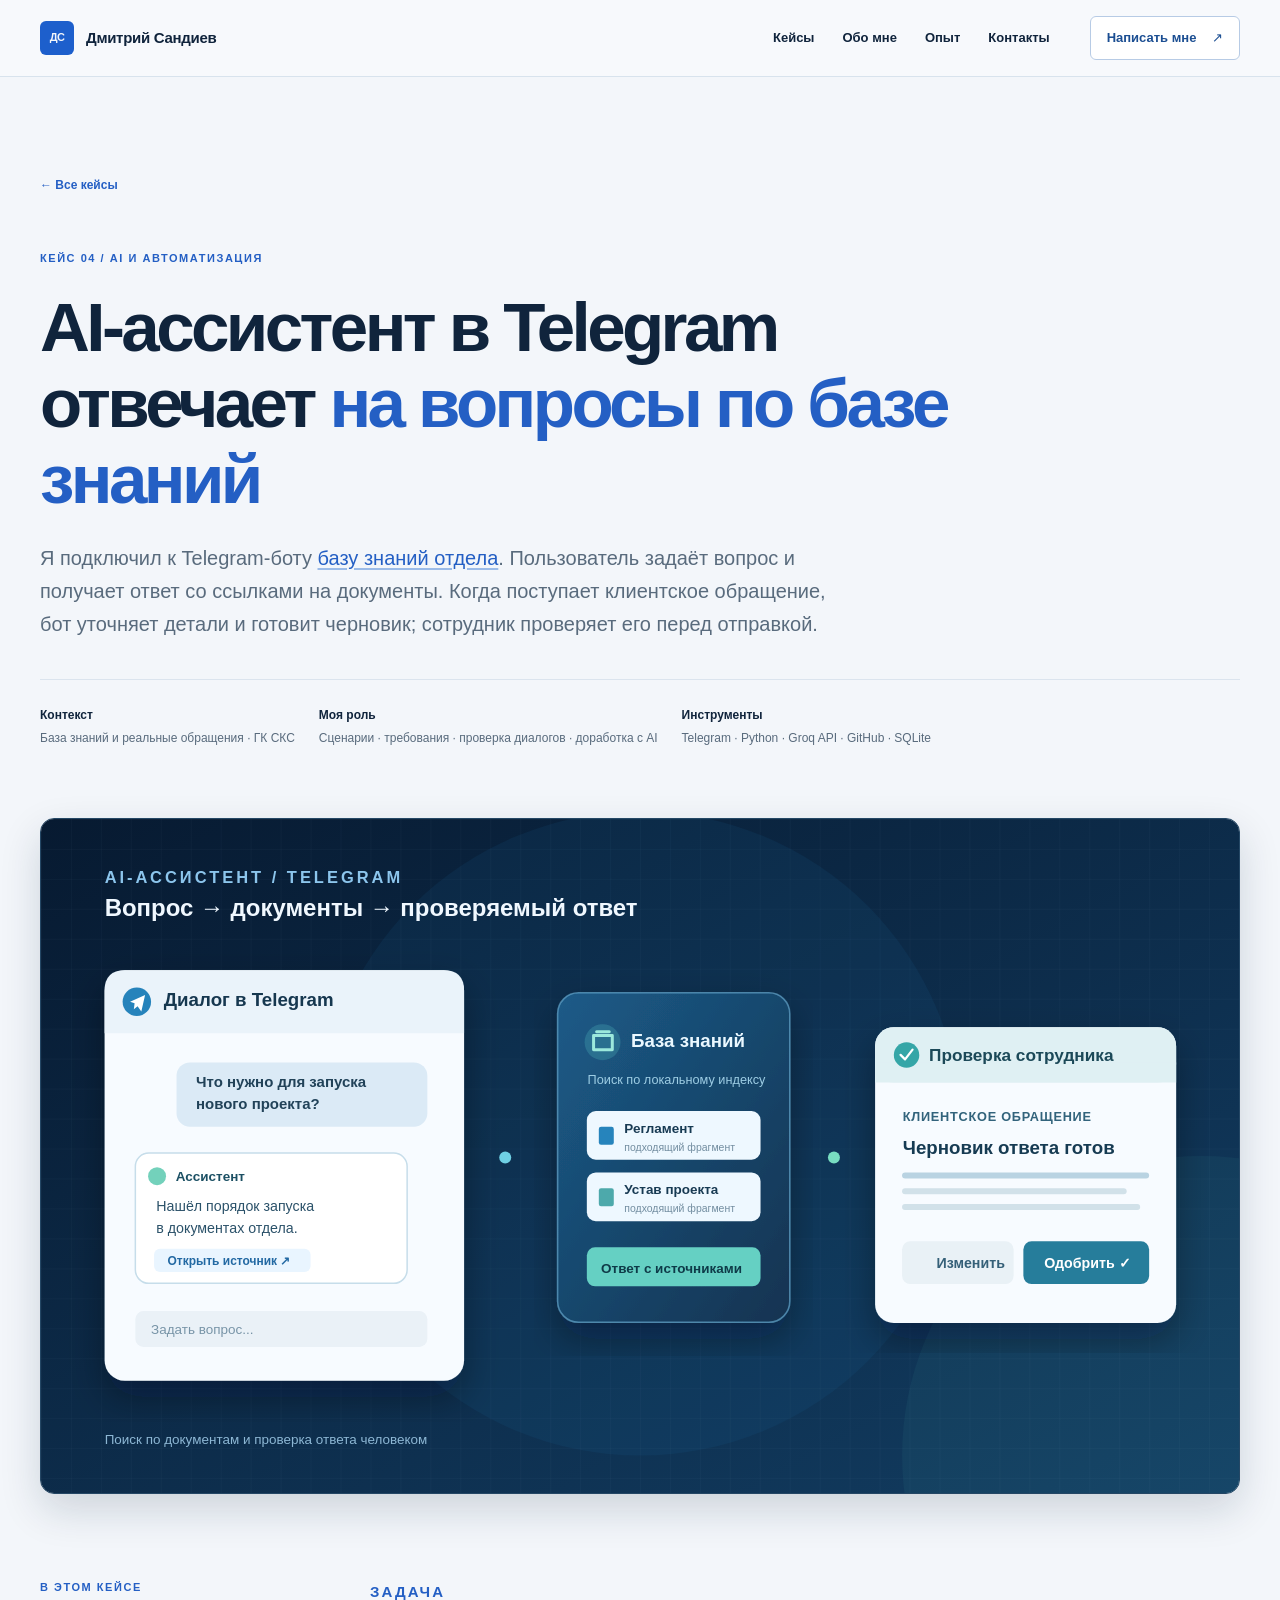
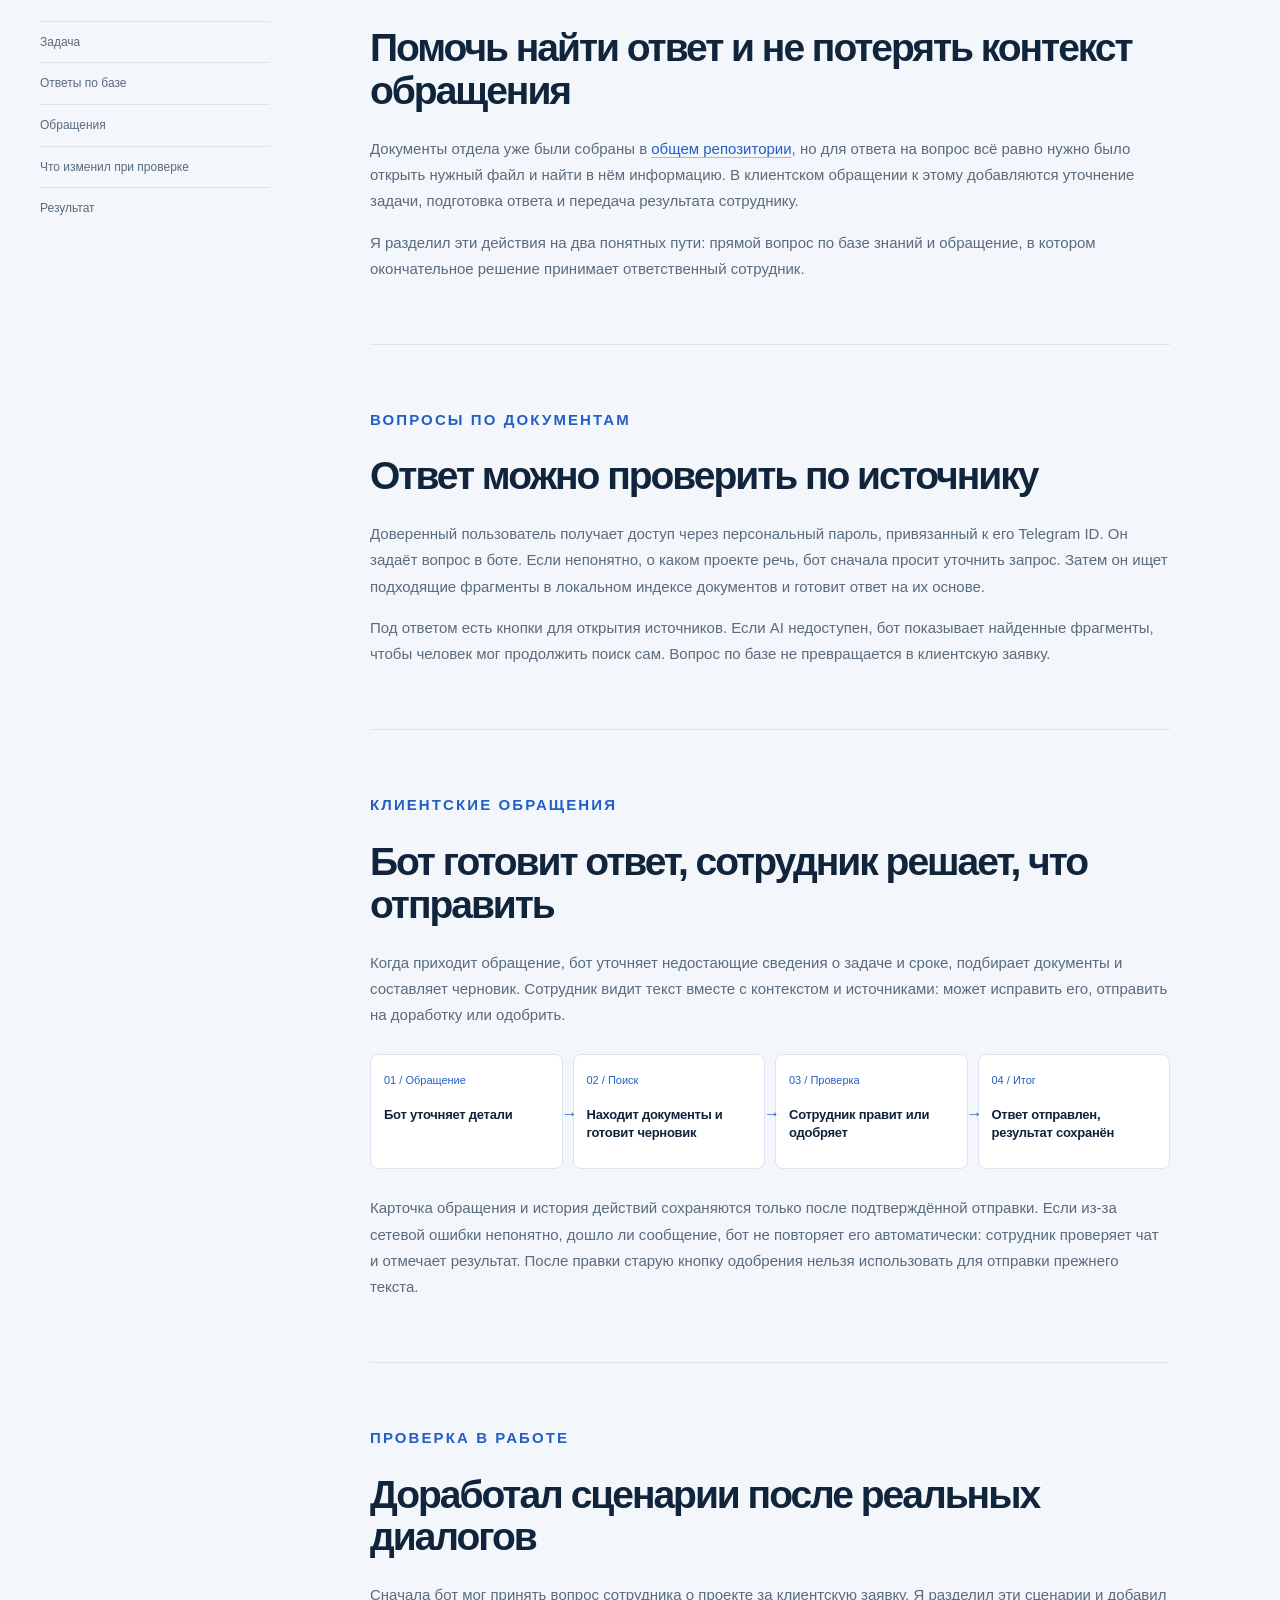
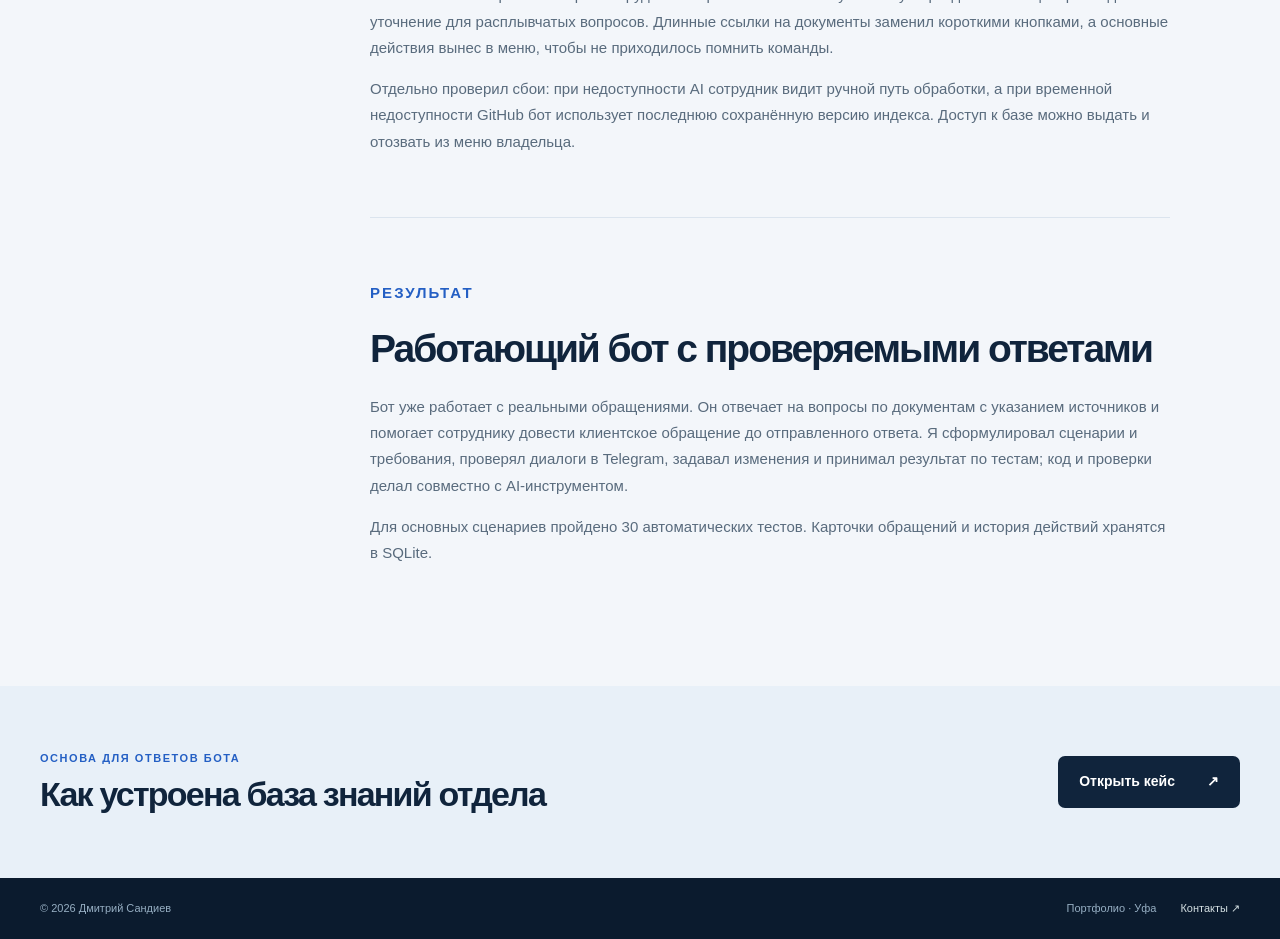
==== case-assistant.html @ d763793a "Publish portfolio website" ====
<!doctype html>
<html lang="ru">
<head>
  <meta charset="utf-8">
  <meta name="viewport" content="width=device-width, initial-scale=1">
  <meta name="theme-color" content="#0b1d32">
  <meta name="description" content="Кейс Дмитрия Сандиева: AI-ассистент в Telegram отвечает по базе знаний отдела с источниками и помогает сотруднику обрабатывать обращения.">
  <title>Кейс «AI-ассистент в Telegram» — Дмитрий Сандиев</title>
  <link rel="icon" href="favicon.svg" type="image/svg+xml">
  <link rel="stylesheet" href="styles.css">
</head>
<body>
  <a class="skip-link" href="#main">К содержанию</a>
  <header class="site-header">
    <div class="container header-inner">
      <a class="brand" href="index.html" aria-label="Дмитрий Сандиев — главная"><span class="brand-mark">ДС</span><span>Дмитрий Сандиев</span></a>
      <nav class="main-nav" aria-label="Основная навигация"><a href="index.html#cases">Кейсы</a><a href="index.html#about">Обо мне</a><a href="index.html#experience">Опыт</a><a href="index.html#contact">Контакты</a></nav>
      <a class="header-contact" href="mailto:sandievdmitrii@gmail.com">Написать мне <span aria-hidden="true">↗</span></a>
    </div>
  </header>

  <main id="main">
    <section class="subpage-hero">
      <div class="container">
        <a class="back-link" href="index.html#cases">← Все кейсы</a>
        <p class="section-kicker">Кейс 04 / AI и автоматизация</p>
        <h1>AI-ассистент в Telegram отвечает <em>на вопросы по базе знаний</em></h1>
        <p class="subpage-lead">Я подключил к Telegram-боту <a class="inline-link" href="case-knowledge.html">базу знаний отдела</a>. Пользователь задаёт вопрос и получает ответ со ссылками на документы. Когда поступает клиентское обращение, бот уточняет детали и готовит черновик; сотрудник проверяет его перед отправкой.</p>
        <div class="case-meta">
          <div><strong>Контекст</strong>База знаний и реальные обращения · ГК СКС</div>
          <div><strong>Моя роль</strong>Сценарии · требования · проверка диалогов · доработка с AI</div>
          <div><strong>Инструменты</strong>Telegram · Python · Groq API · GitHub · SQLite</div>
        </div>
      </div>
    </section>
    <div class="container"><figure class="assistant-visual"><img src="assistant-flow.svg" alt="Схема работы: вопрос в Telegram, поиск в документах, ответ с источниками; для обращения — проверка и отправка сотрудником" width="1600" height="900" decoding="async"></figure></div>

    <section class="case-body">
      <div class="container case-body-grid">
        <aside class="case-aside">
          <p class="section-kicker">В этом кейсе</p>
          <a href="#task">Задача</a>
          <a href="#questions">Ответы по базе</a>
          <a href="#requests">Обращения</a>
          <a href="#iterations">Что изменил при проверке</a>
          <a href="#result">Результат</a>
        </aside>
        <article class="case-article">
          <section class="case-block" id="task">
            <p class="section-kicker">Задача</p>
            <h2>Помочь найти ответ и не потерять контекст обращения</h2>
            <p>Документы отдела уже были собраны в <a class="inline-link" href="case-knowledge.html">общем репозитории</a>, но для ответа на вопрос всё равно нужно было открыть нужный файл и найти в нём информацию. В клиентском обращении к этому добавляются уточнение задачи, подготовка ответа и передача результата сотруднику.</p>
            <p>Я разделил эти действия на два понятных пути: прямой вопрос по базе знаний и обращение, в котором окончательное решение принимает ответственный сотрудник.</p>
          </section>

          <section class="case-block" id="questions">
            <p class="section-kicker">Вопросы по документам</p>
            <h2>Ответ можно проверить по источнику</h2>
            <p>Доверенный пользователь получает доступ через персональный пароль, привязанный к его Telegram ID. Он задаёт вопрос в боте. Если непонятно, о каком проекте речь, бот сначала просит уточнить запрос. Затем он ищет подходящие фрагменты в локальном индексе документов и готовит ответ на их основе.</p>
            <p>Под ответом есть кнопки для открытия источников. Если AI недоступен, бот показывает найденные фрагменты, чтобы человек мог продолжить поиск сам. Вопрос по базе не превращается в клиентскую заявку.</p>
          </section>

          <section class="case-block" id="requests">
            <p class="section-kicker">Клиентские обращения</p>
            <h2>Бот готовит ответ, сотрудник решает, что отправить</h2>
            <p>Когда приходит обращение, бот уточняет недостающие сведения о задаче и сроке, подбирает документы и составляет черновик. Сотрудник видит текст вместе с контекстом и источниками: может исправить его, отправить на доработку или одобрить.</p>
            <div class="flow-diagram" aria-label="Путь клиентского обращения"><div><small>01 / Обращение</small><strong>Бот уточняет детали</strong></div><div><small>02 / Поиск</small><strong>Находит документы и готовит черновик</strong></div><div><small>03 / Проверка</small><strong>Сотрудник правит или одобряет</strong></div><div><small>04 / Итог</small><strong>Ответ отправлен, результат сохранён</strong></div></div>
            <p>Карточка обращения и история действий сохраняются только после подтверждённой отправки. Если из-за сетевой ошибки непонятно, дошло ли сообщение, бот не повторяет его автоматически: сотрудник проверяет чат и отмечает результат. После правки старую кнопку одобрения нельзя использовать для отправки прежнего текста.</p>
          </section>

          <section class="case-block" id="iterations">
            <p class="section-kicker">Проверка в работе</p>
            <h2>Доработал сценарии после реальных диалогов</h2>
            <p>Сначала бот мог принять вопрос сотрудника о проекте за клиентскую заявку. Я разделил эти сценарии и добавил уточнение для расплывчатых вопросов. Длинные ссылки на документы заменил короткими кнопками, а основные действия вынес в меню, чтобы не приходилось помнить команды.</p>
            <p>Отдельно проверил сбои: при недоступности AI сотрудник видит ручной путь обработки, а при временной недоступности GitHub бот использует последнюю сохранённую версию индекса. Доступ к базе можно выдать и отозвать из меню владельца.</p>
          </section>

          <section class="case-block" id="result">
            <p class="section-kicker">Результат</p>
            <h2>Работающий бот с проверяемыми ответами</h2>
            <p>Бот уже работает с реальными обращениями. Он отвечает на вопросы по документам с указанием источников и помогает сотруднику довести клиентское обращение до отправленного ответа. Я сформулировал сценарии и требования, проверял диалоги в Telegram, задавал изменения и принимал результат по тестам; код и проверки делал совместно с AI-инструментом.</p>
            <p>Для основных сценариев пройдено 30 автоматических тестов. Карточки обращений и история действий хранятся в SQLite.</p>
          </section>
        </article>
      </div>
    </section>
    <section class="related-cta"><div class="container related-inner"><div><p class="section-kicker">Основа для ответов бота</p><h2>Как устроена база знаний отдела</h2></div><a class="button button-primary" href="case-knowledge.html">Открыть кейс <span aria-hidden="true">↗</span></a></div></section>
  </main>
  <footer class="site-footer"><div class="container footer-inner"><span>© 2026 Дмитрий Сандиев</span><span>Портфолио · Уфа</span><a href="index.html#contact">Контакты ↗</a></div></footer>
</body>
</html>
---- styles.css ----
:root{--paper:#f6f5f1;--white:#fff;--ink:#17253b;--muted:#687584;--line:#d9dedf;--accent:#bc6248;--accent-dark:#8e4230;--navy:#1b3045;--navy-2:#254359;--sage:#dce5df;--cream:#ebe8df;--radius:20px;--shadow:0 20px 60px rgba(25,44,59,.09)}
*{box-sizing:border-box}html{scroll-behavior:smooth}body{margin:0;background:var(--paper);color:var(--ink);font-family:Inter,"Segoe UI",Arial,sans-serif;line-height:1.55;-webkit-font-smoothing:antialiased}a{color:inherit;text-decoration:none}button{font:inherit}img,svg{max-width:100%}h1,h2,h3,p{margin-top:0}h1,h2,h3{letter-spacing:-.045em}h1,h2{font-weight:620;line-height:1.1}h1 em,h2 em{font-family:Georgia,"Times New Roman",serif;font-weight:400;letter-spacing:-.05em}p{color:var(--muted)}.container{width:min(1200px,calc(100% - 72px));margin-inline:auto}.section-pad{padding:112px 0}.skip-link{position:absolute;top:-80px;left:12px;z-index:30;background:var(--ink);color:#fff;padding:10px 16px}.skip-link:focus{top:12px}:focus-visible{outline:3px solid #ec9d70;outline-offset:4px}
.site-header{background:rgba(246,245,241,.92);border-bottom:1px solid rgba(32,53,70,.12);position:sticky;top:0;z-index:20;backdrop-filter:blur(14px)}.header-inner{height:76px;display:flex;align-items:center;gap:40px}.brand{display:inline-flex;align-items:center;gap:12px;white-space:nowrap;font-size:15px;font-weight:650;letter-spacing:-.02em}.brand-mark{display:grid;place-items:center;width:34px;height:34px;background:var(--ink);color:var(--paper);border-radius:7px;font-size:11px;letter-spacing:-.06em}.main-nav{display:flex;gap:28px;margin-left:auto}.main-nav a,.header-contact{font-size:13px;font-weight:570}.main-nav a:hover,.text-link:hover,.footer-inner a:hover{color:var(--accent-dark)}.header-contact{white-space:nowrap;padding:11px 16px;border:1px solid var(--ink);border-radius:6px}.header-contact:hover{background:var(--ink);color:#fff}.header-contact span{margin-left:12px}
.hero{padding-top:114px;padding-bottom:110px;overflow:hidden}.hero-grid{display:grid;grid-template-columns:minmax(0,1.22fr) minmax(350px,.78fr);gap:84px;align-items:center}.eyebrow,.section-kicker{font-size:11px;font-weight:750;letter-spacing:.18em;text-transform:uppercase;color:var(--accent-dark)}.eyebrow{display:flex;align-items:center;gap:12px;margin-bottom:27px}.eyebrow-line{height:1px;width:28px;background:var(--accent)}.hero h1{font-size:clamp(52px,5.6vw,84px);max-width:840px;margin:0 0 30px}.hero h1 em{color:var(--accent-dark)}.hero-lead{font-size:18px;line-height:1.7;max-width:690px;margin-bottom:34px}.hero-actions{display:flex;align-items:center;gap:30px;margin-bottom:64px}.button{display:inline-flex;align-items:center;justify-content:space-between;gap:32px;padding:15px 21px;border-radius:7px;font-size:14px;font-weight:650;transition:transform .2s,background .2s,color .2s}.button:hover{transform:translateY(-2px)}.button-primary{background:var(--ink);color:#fff}.button-primary:hover{background:var(--navy-2)}.button-light{background:#fff;color:var(--ink)}.text-link{font-size:14px;font-weight:650;border-bottom:1px solid var(--ink);padding-bottom:4px}.text-link span{margin-left:12px}.hero-meta{display:flex;flex-wrap:wrap;gap:12px 24px;color:var(--muted);font-size:12px}.hero-meta span+span:before{content:"/";color:#aeb7bc;margin-right:24px}
.hero-panel{background:var(--navy);color:#fff;border-radius:var(--radius);padding:27px 33px 23px;box-shadow:var(--shadow);transform:rotate(1deg);position:relative}.hero-panel:before{content:"";position:absolute;inset:12px -13px -12px 13px;border:1px solid #acb8b9;border-radius:var(--radius);z-index:-1}.panel-top{display:flex;justify-content:space-between;color:#bdc9cf;font-size:10px;letter-spacing:.15em;font-weight:700;border-bottom:1px solid #5b6b77;padding-bottom:24px}.panel-index{font-size:11px}.process-track{padding:15px 0 5px}.process-row{display:grid;grid-template-columns:42px 1fr;gap:12px;padding:21px 0;border-bottom:1px solid rgba(255,255,255,.15)}.process-row:last-child{border-bottom:0}.process-num{color:#d98a6c;font-family:Georgia,serif;font-size:19px}.process-row strong{display:block;font-weight:550;font-size:17px;letter-spacing:-.03em;margin-bottom:2px}.process-row small{color:#b9c8cf;font-size:12px}.panel-bottom{display:flex;align-items:center;gap:10px;color:#b9c8cf;font-size:11px;padding-top:18px;border-top:1px solid rgba(255,255,255,.2)}.panel-signal{width:8px;height:8px;background:#d98a6c;border-radius:50%;box-shadow:0 0 0 4px rgba(217,138,108,.17)}
.proof-strip{border-block:1px solid var(--line);background:#eeefeb;padding:40px 0 24px}.proof-grid{display:grid;grid-template-columns:repeat(3,1fr)}.proof-item{display:flex;align-items:center;gap:21px;padding:3px 40px;border-right:1px solid #cbd4d5}.proof-item:first-child{padding-left:0}.proof-item:last-child{border-right:0}.proof-item strong{font-size:clamp(23px,2.4vw,33px);font-weight:600;letter-spacing:-.07em;white-space:nowrap}.proof-item span{font-size:12px;line-height:1.5;color:var(--muted)}.proof-note{font-size:11px;text-align:right;margin-top:25px;margin-bottom:0}
.section-heading{display:flex;align-items:end;justify-content:space-between;gap:60px;margin-bottom:46px}.section-heading h2,.approach-section h2,.about-section h2,.experience-section h2,.contact-section h2{font-size:clamp(38px,4.1vw,59px);margin-bottom:0}.section-heading h2{max-width:740px}.section-heading>p{max-width:300px;font-size:14px;margin-bottom:4px}.section-kicker{margin-bottom:22px}.case-grid{display:grid;grid-template-columns:1.18fr .82fr;gap:24px}.case-card{background:#fff;border:1px solid var(--line);border-radius:var(--radius);overflow:hidden;display:flex;flex-direction:column;transition:transform .2s,box-shadow .2s}.case-card:hover{transform:translateY(-4px);box-shadow:var(--shadow)}.case-art{height:310px;position:relative;overflow:hidden}.case-art-opu{background:#dfe6e5;padding:38px 42px 0}.art-toolbar{height:35px;background:#f8f9f7;border-radius:9px 9px 0 0;display:flex;align-items:center;justify-content:space-between;padding:0 17px;font-size:8px;color:#6f8790;letter-spacing:.05em;max-width:470px;margin:auto;box-shadow:0 12px 30px rgba(40,67,73,.13)}.art-dots{display:flex;gap:4px}.art-dots i{display:block;width:5px;height:5px;background:#a8b9bd;border-radius:50%}.opu-art-layout{display:grid;grid-template-columns:90px 1fr;max-width:470px;height:270px;margin:auto;background:#fff;box-shadow:0 12px 30px rgba(40,67,73,.13)}.opu-art-side{background:#243b4d;padding:28px 15px;display:flex;flex-direction:column;gap:13px}.skeleton-line{height:6px;width:80%;background:#8299a3;border-radius:20px;opacity:.6}.skeleton-line.wide{width:100%;height:9px;background:#d69a80;margin-bottom:17px}.skeleton-line.short{width:55%}.opu-art-main{padding:27px;display:grid;grid-template-columns:repeat(3,1fr);gap:9px;align-content:start}.art-stat{background:#f0f3f1;border:1px solid #e2e9e7;border-radius:6px;padding:11px;min-height:72px;color:#83959c;font-size:9px}.art-stat b{display:block;color:#3a5360;font-size:24px;font-weight:500}.art-bars{grid-column:1/-1;display:flex;align-items:end;height:105px;gap:15px;border-bottom:1px solid #dde4e3;padding:0 14px 0;margin-top:4px}.art-bars i{flex:1;background:#86aaaf;border-radius:3px 3px 0 0;height:62%}.art-bars i:nth-child(2){height:42%;background:#d59c82}.art-bars i:nth-child(3){height:80%}.art-bars i:nth-child(4){height:52%}.art-bars i:nth-child(5){height:70%;background:#d59c82}.art-bars i:nth-child(6){height:93%}.art-caption{position:absolute;right:15px;bottom:12px;display:inline-block;padding:5px 9px;background:rgba(255,255,255,.85);border-radius:4px;color:#5c6d76;font-size:9px;letter-spacing:.02em}.case-art-bivuak{background:#dfe5dc;display:grid;place-items:center}.bivuak-orbit{position:absolute;border:1px solid #9fae9f;border-radius:50%;width:360px;height:360px;transform:rotate(-30deg)}.orbit-one{left:-160px;top:-80px}.orbit-two{right:-80px;bottom:-220px;width:420px;height:420px}.bivuak-phone{z-index:1;width:168px;height:252px;border:6px solid #243b38;border-radius:26px;background:#f9f8f0;padding:14px 15px;box-shadow:12px 19px 35px rgba(39,67,55,.22);transform:rotate(-5deg)}.phone-top{display:block;width:48px;height:5px;border-radius:10px;background:#b3b9ad;margin:0 auto 20px}.phone-title{font-size:12px;font-weight:700;letter-spacing:-.04em;color:#2d493d;margin-bottom:16px}.phone-progress{height:7px;border-radius:8px;background:#e4e8df;margin-bottom:18px}.phone-progress span{display:block;height:7px;width:70%;background:#6c9680;border-radius:8px}.phone-list{display:flex;flex-direction:column;gap:9px}.phone-list i{height:20px;border-radius:5px;background:linear-gradient(90deg,#d5e1d4 19%,#eef0e8 19%)}.phone-weight{margin-top:16px;font-size:18px;font-weight:700;color:#3e654e}.phone-weight small{display:block;font-size:9px;font-weight:400;color:#6d7c70}.case-content{padding:34px 35px 33px;flex:1;display:flex;flex-direction:column}.case-type{font-size:10px;text-transform:uppercase;letter-spacing:.15em;color:var(--accent-dark);font-weight:700;margin-bottom:14px}.case-content h3{font-size:26px;line-height:1.18;max-width:500px;margin-bottom:14px}.case-content>p:not(.case-type){font-size:14px;line-height:1.65;max-width:550px;margin-bottom:21px}.case-tags{display:flex;flex-wrap:wrap;gap:7px;margin-top:auto;margin-bottom:32px}.case-tags span{padding:6px 9px;border:1px solid #dce1e1;color:#65757c;border-radius:3px;font-size:10px}.case-link{border-top:1px solid var(--line);padding-top:19px;display:flex;justify-content:space-between;font-size:13px;font-weight:700}.case-link:hover{color:var(--accent-dark)}
.approach-section{background:#e9ece9;border-block:1px solid #d6deda}.approach-grid{display:grid;grid-template-columns:.9fr 1.1fr;gap:12%}.approach-section h2{margin-bottom:27px}.approach-intro{max-width:390px;font-size:16px;line-height:1.7}.approach-list{margin:0;padding:0;list-style:none;border-top:1px solid #c6d1cd}.approach-list li{display:grid;grid-template-columns:45px 1fr;gap:22px;padding:23px 0;border-bottom:1px solid #c6d1cd}.approach-list li>span{font-family:Georgia,serif;color:var(--accent-dark);font-size:21px}.approach-list h3{font-size:21px;margin:0 0 4px}.approach-list p{font-size:13px;margin:0;max-width:470px}
.about-section{background:#fff}.about-grid{display:grid;grid-template-columns:.9fr 1.1fr;gap:12%}.about-copy>p{font-size:16px;line-height:1.75}.tool-groups{display:grid;grid-template-columns:repeat(3,1fr);gap:22px;margin-top:35px;border-top:1px solid var(--line);padding-top:24px}.tool-groups h3{font-size:13px;letter-spacing:0;margin-bottom:8px}.tool-groups p{font-size:12px;line-height:1.6;margin:0}
.experience-section{background:#f1f1ec}.timeline{border-top:1px solid #cbd2d1;margin-top:45px}.timeline-row{display:grid;grid-template-columns:230px 1fr;gap:35px;padding:28px 0;border-bottom:1px solid #cbd2d1}.timeline-date{color:var(--accent-dark);font-size:13px;font-weight:700}.timeline-row h3{font-size:20px;margin-bottom:8px}.timeline-row h3 span{color:#8a959b;font-weight:440}.timeline-row p{max-width:770px;font-size:14px;margin:0;line-height:1.7}
.contact-section{background:var(--navy);color:#fff}.contact-grid{display:grid;grid-template-columns:1fr 1fr;gap:12%}.contact-section .section-kicker{color:#e69a7e}.contact-section h2{margin-bottom:20px}.contact-section h2 em{color:#e7a98e}.contact-section p:not(.section-kicker){color:#b9c9d1;max-width:455px;line-height:1.75}.contact-links{border-top:1px solid #587080}.contact-links a,.resume-note{display:grid;grid-template-columns:105px 1fr 15px;gap:14px;align-items:center;padding:24px 0;border-bottom:1px solid #587080}.contact-links a:hover strong{color:#e7a98e}.contact-links a>span:first-child,.resume-note>span{font-size:11px;color:#aebfca}.contact-links strong,.resume-note strong{font-size:17px;letter-spacing:-.03em;font-weight:550;overflow-wrap:anywhere}.contact-links a>span:last-child{justify-self:end}.resume-note{grid-template-columns:105px 1fr;opacity:.8}.resume-note small{grid-column:2;color:#b9c9d1;font-size:11px;margin-top:-8px}.site-footer{background:#15283b;color:#98aab6;font-size:11px}.footer-inner{display:flex;gap:24px;align-items:center;padding-block:22px}.footer-inner span:nth-child(2){margin-left:auto}.footer-inner a{color:#d4dfe2}
/* Case pages */
.subpage-hero{padding:95px 0 70px}.back-link{display:inline-flex;gap:9px;color:var(--accent-dark);font-size:12px;font-weight:650;margin-bottom:55px}.back-link:hover{text-decoration:underline}.subpage-hero h1{font-size:clamp(48px,5.4vw,78px);max-width:950px;margin-bottom:25px}.subpage-hero h1 em{color:var(--accent-dark)}.subpage-lead{font-size:20px;line-height:1.65;max-width:810px}.case-meta{display:flex;flex-wrap:wrap;gap:24px;margin-top:38px;padding-top:26px;border-top:1px solid var(--line);font-size:12px;color:var(--muted)}.case-meta strong{display:block;color:var(--ink);font-size:12px;margin-bottom:5px}.case-visual-wide{height:390px;border-radius:var(--radius);overflow:hidden;position:relative}.case-visual-wide.case-art-opu .art-toolbar,.case-visual-wide.case-art-opu .opu-art-layout{max-width:730px}.case-visual-wide.case-art-opu{padding-top:45px}.case-visual-wide.case-art-opu .opu-art-layout{height:360px;grid-template-columns:135px 1fr}.case-visual-wide.case-art-opu .opu-art-side{padding:35px 22px}.case-visual-wide.case-art-opu .opu-art-main{padding:32px;gap:16px}.case-visual-wide.case-art-opu .art-bars{height:150px}.case-visual-wide.case-art-bivuak .bivuak-phone{transform:rotate(-5deg) scale(1.28)}.case-body{padding:85px 0 120px}.case-body-grid{display:grid;grid-template-columns:230px 1fr;gap:100px}.case-aside{align-self:start;position:sticky;top:115px}.case-aside .section-kicker{margin-bottom:25px}.case-aside a{display:block;font-size:12px;color:var(--muted);border-top:1px solid var(--line);padding:11px 0}.case-aside a:hover{color:var(--accent-dark)}.case-article{max-width:800px}.case-block{padding:0 0 62px;margin:0 0 62px;border-bottom:1px solid var(--line);scroll-margin-top:120px}.case-block:last-child{border:0;margin-bottom:0;padding-bottom:0}.case-block h2{font-size:39px;margin-bottom:23px}.case-block h3{font-size:19px;margin:26px 0 11px}.case-block p,.case-block li{font-size:15px;line-height:1.75}.case-block p:last-child{margin-bottom:0}.case-block ul{padding-left:21px;color:var(--muted)}.case-block li+li{margin-top:8px}.case-block li::marker{color:var(--accent)}.split-note{display:grid;grid-template-columns:1fr 1fr;gap:15px;margin-top:28px}.note-card{background:#fff;border:1px solid var(--line);border-radius:10px;padding:22px}.note-card span{display:block;font-size:10px;text-transform:uppercase;letter-spacing:.15em;color:var(--accent-dark);font-weight:700;margin-bottom:12px}.note-card p{font-size:13px;margin:0}.metric-grid{display:grid;grid-template-columns:1fr 1fr;gap:15px;margin:30px 0 17px}.metric-card{background:var(--navy);color:#fff;border-radius:11px;padding:25px}.metric-card strong{font-size:31px;letter-spacing:-.06em;font-weight:550;display:block;margin-bottom:8px}.metric-card span{font-size:12px;color:#bbcbd1}.fine-print{font-size:11px!important;color:#81909b}.flow-diagram{display:grid;grid-template-columns:repeat(4,1fr);gap:10px;margin:26px 0}.flow-diagram div{border:1px solid var(--line);border-radius:8px;background:#fff;padding:17px 13px;min-height:115px}.flow-diagram small{display:block;color:var(--accent-dark);font-size:11px;margin-bottom:17px}.flow-diagram strong{display:block;font-size:13px;line-height:1.35;letter-spacing:-.02em}.flow-diagram div+div:before{content:"→";position:absolute;margin-left:-25px;margin-top:30px;color:var(--accent-dark)}.project-list{display:grid;grid-template-columns:1fr 1fr;gap:15px;margin-top:25px}.project-list>div{border-top:1px solid var(--line);padding-top:17px}.project-list h3{margin:0 0 8px}.project-list p{font-size:13px}.related-cta{background:#e9ece9;padding:64px 0}.related-inner{display:flex;justify-content:space-between;align-items:center;gap:30px}.related-inner h2{font-size:34px;margin:0}.related-inner p{margin:0 0 9px}.related-inner .button{white-space:nowrap}
@media(max-width:1050px){.hero-grid{gap:38px;grid-template-columns:1.1fr .9fr}.proof-item{padding-inline:18px;gap:12px}.proof-item:first-child{padding-left:0}.proof-item strong{font-size:24px}.tool-groups{grid-template-columns:1fr}.case-body-grid{gap:45px}.contact-grid{gap:7%}}
@media(max-width:760px){.container{width:min(100% - 36px,620px)}.section-pad{padding:72px 0}.header-inner{height:65px;gap:12px}.brand{font-size:13px}.brand-mark{width:31px;height:31px}.main-nav{margin-left:auto;gap:15px}.main-nav a{font-size:11px}.main-nav a:nth-child(2),.main-nav a:nth-child(3){display:none}.header-contact{display:none}.hero{padding-top:70px}.hero-grid,.approach-grid,.about-grid,.contact-grid{grid-template-columns:1fr;gap:45px}.hero h1{font-size:clamp(44px,10vw,64px)}.hero-lead{font-size:16px}.hero-actions{margin-bottom:39px}.hero-meta span+span:before{display:none}.hero-panel{transform:none;max-width:520px}.hero-panel:before{display:none}.proof-grid{grid-template-columns:1fr;gap:0}.proof-item,.proof-item:first-child{padding:16px 0;border-right:0;border-bottom:1px solid #cbd4d5}.proof-item:last-child{border-bottom:0}.proof-item strong{min-width:160px}.proof-note{text-align:left;line-height:1.5}.section-heading{display:block;margin-bottom:33px}.section-heading>p{margin-top:20px}.case-grid{grid-template-columns:1fr}.case-art{height:275px}.case-content{padding:27px}.approach-list{margin-top:5px}.about-copy>p{font-size:15px}.tool-groups{grid-template-columns:repeat(3,1fr)}.timeline-row{grid-template-columns:1fr;gap:8px}.timeline-row h3{font-size:18px}.contact-links a,.resume-note{grid-template-columns:78px 1fr 12px;gap:8px}.resume-note{grid-template-columns:78px 1fr}.contact-links strong,.resume-note strong{font-size:14px}.subpage-hero{padding:60px 0 45px}.back-link{margin-bottom:40px}.subpage-hero h1{font-size:clamp(42px,9vw,64px)}.subpage-lead{font-size:17px}.case-visual-wide{height:270px}.case-visual-wide.case-art-opu{padding:30px 20px 0}.case-visual-wide.case-art-opu .opu-art-layout{height:270px;grid-template-columns:80px 1fr}.case-visual-wide.case-art-opu .opu-art-main{padding:18px;gap:6px}.case-visual-wide.case-art-opu .opu-art-side{padding:20px 12px}.case-visual-wide.case-art-opu .art-bars{height:100px}.case-visual-wide.case-art-opu .art-stat{min-height:60px}.case-visual-wide.case-art-bivuak .bivuak-phone{transform:rotate(-5deg)}.case-body{padding:64px 0 80px}.case-body-grid{grid-template-columns:1fr;gap:35px}.case-aside{position:static;display:none}.case-block{padding-bottom:45px;margin-bottom:45px}.case-block h2{font-size:33px}.related-inner{display:block}.related-inner .button{margin-top:23px}.flow-diagram{grid-template-columns:repeat(2,1fr)}.flow-diagram div:nth-child(3):before{display:none}}
@media(max-width:470px){.container{width:calc(100% - 30px)}.hero h1{font-size:42px}.hero-lead{font-size:15px}.hero-actions{gap:18px}.button{padding:13px 15px;gap:16px}.text-link{font-size:12px}.hero-meta{display:block}.hero-meta span{display:block;margin-bottom:5px}.hero-panel{padding:20px}.process-row strong{font-size:15px}.process-row small{font-size:11px}.proof-item strong{min-width:135px;font-size:22px}.proof-item span{font-size:11px}.section-heading h2,.approach-section h2,.about-section h2,.experience-section h2,.contact-section h2{font-size:36px}.tool-groups{grid-template-columns:1fr;gap:16px}.case-art-opu{padding-inline:18px}.opu-art-layout{grid-template-columns:65px 1fr}.opu-art-main{padding:16px;gap:4px}.art-stat{min-height:55px;padding:7px}.art-stat b{font-size:18px}.art-bars{gap:6px;height:92px}.case-content h3{font-size:24px}.contact-links a,.resume-note{grid-template-columns:1fr 15px;padding:19px 0;gap:2px}.contact-links a>span:first-child,.resume-note>span{grid-column:1/-1}.contact-links a>span:last-child{grid-column:2;grid-row:2}.resume-note{grid-template-columns:1fr}.resume-note small{grid-column:1;margin-top:3px}.footer-inner{flex-wrap:wrap}.footer-inner span:nth-child(2){margin-left:0}.footer-inner a{margin-left:auto}.split-note,.metric-grid,.project-list{grid-template-columns:1fr}.flow-diagram{grid-template-columns:1fr}.flow-diagram div+div:before{display:none}}
@media(prefers-reduced-motion:reduce){html{scroll-behavior:auto}*{transition:none!important}}

/* Digital product direction: restrained UI color and typography. */
:root{--paper:#f3f6fa;--white:#fff;--ink:#10243c;--muted:#596b7d;--line:#dbe4ee;--accent:#3978e1;--accent-dark:#245fc4;--navy:#0d2036;--navy-2:#193753;--sage:#e4eef8;--cream:#e9f0f8;--radius:16px;--shadow:0 22px 55px rgba(16,42,71,.12)}
body{background:var(--paper)}h1,h2,h3{letter-spacing:-.052em}h1 em,h2 em{font-family:inherit;font-style:normal;font-weight:670;letter-spacing:-.052em}.site-header{background:rgba(247,249,252,.95);border-bottom-color:#d8e3ed}.brand-mark{background:#1d5fcc;border-radius:6px}.header-contact{border-color:#b7cbe5;color:#1b4e92;background:#fff}.header-contact:hover{background:#1d5fcc;border-color:#1d5fcc;color:#fff}.main-nav a:hover,.text-link:hover,.footer-inner a:hover{color:#468aff}.eyebrow,.section-kicker,.case-type{color:var(--accent-dark);letter-spacing:.14em}
.hero{position:relative;background-color:#0b1d32;background-image:radial-gradient(circle at 85% 12%,rgba(64,123,203,.24),transparent 37%),linear-gradient(rgba(131,169,209,.055) 1px,transparent 1px),linear-gradient(90deg,rgba(131,169,209,.055) 1px,transparent 1px);background-size:auto,44px 44px,44px 44px;color:#f6f9fe;border-bottom:1px solid #31506e}.hero h1{font-weight:670}.hero h1 em{color:#8dbbff}.hero-lead{color:#bdccdc}.hero .eyebrow{color:#86b8ff}.hero .eyebrow-line{background:#86b8ff}.hero-meta{color:#9db1c5}.hero-meta span+span:before{color:#5b7896}.hero .text-link{color:#eff5ff;border-bottom-color:#8fb8ee}.hero .button-primary{background:#3677df;color:#fff}.hero .button-primary:hover{background:#5691ef}.hero-panel{transform:none;border:1px solid #3b6186;background:linear-gradient(145deg,#173651,#10283f);box-shadow:0 24px 65px rgba(0,0,0,.24)}.hero-panel:before{inset:10px -10px -10px 10px;border-color:rgba(132,181,237,.3)}.panel-top{color:#9dbad5;border-bottom-color:#355671}.process-row{border-bottom-color:#33516b}.process-num{color:#7bb3ff;font-family:inherit;font-size:15px;font-weight:750}.process-row small{color:#9db4c7}.panel-bottom{color:#b7c9d9;border-top-color:#355671}.panel-signal{background:#58a8ee;box-shadow:0 0 0 4px rgba(88,168,238,.16)}
.proof-strip{background:#152b44;color:#f6f9fc;border-color:#274664}.proof-item{border-right-color:#39566e}.proof-item span,.proof-note{color:#aec1d3}.proof-note{font-size:12px}.cases-section{background:#f3f6fa}.section-heading>p{color:#607286}.case-card{border-color:#d9e4ef;box-shadow:0 6px 24px rgba(22,49,80,.04)}.case-card:hover{box-shadow:0 24px 50px rgba(22,49,80,.13)}.case-art-opu{background-color:#dbe9f8;background-image:linear-gradient(rgba(42,101,165,.05) 1px,transparent 1px),linear-gradient(90deg,rgba(42,101,165,.05) 1px,transparent 1px);background-size:24px 24px}.opu-art-side{background:#173553}.skeleton-line.wide{background:#70a8ef}.art-stat{background:#f1f6fb;border-color:#e1eaf3}.art-stat b{color:#285a90}.art-bars i{background:#74a6dc}.art-bars i:nth-child(2),.art-bars i:nth-child(5){background:#66bbcc}.case-art-bivuak{background:#dfebef}.bivuak-orbit{border-color:#a6c3cf}.bivuak-phone{border-color:#204356;box-shadow:12px 19px 35px rgba(25,66,85,.22)}.phone-progress span{background:#4189bd}.phone-weight{color:#286f89}.case-tags span{border-color:#d6e3ef;color:#55708a}.case-link{border-top-color:#dbe4ee}.case-link:hover{color:var(--accent-dark)}
.approach-section{background:#eaf1f8;border-color:#d6e2ee}.approach-list,.approach-list li{border-color:#cbdbea}.approach-list li>span{font-family:inherit;font-size:15px;font-weight:750;color:var(--accent-dark)}.about-section{background:#fff}.experience-section{background:#eff4f9}.timeline,.timeline-row{border-color:#d4e0ec}.timeline-date{color:var(--accent-dark)}.contact-section{background-color:#0d2036;background-image:linear-gradient(rgba(131,169,209,.045) 1px,transparent 1px),linear-gradient(90deg,rgba(131,169,209,.045) 1px,transparent 1px);background-size:44px 44px}.contact-section .section-kicker{color:#8fbdf8}.contact-section h2 em{color:#9fc9ff}.contact-section p:not(.section-kicker){color:#bdd0e0}.contact-links,.contact-links a,.resume-note{border-color:#3c5770}.contact-links a>span:first-child,.resume-note>span{color:#a8c0d5}.contact-links a:hover strong{color:#a4caff}.resume-note small{color:#bdd0e0}.site-footer{background:#0b1b2e;color:#96aec2}.metric-card{background:#113354;border:1px solid #2c668f}.metric-card span{color:#b6cfe1}.note-card{border-color:#dbe5ef}.flow-diagram div{border-color:#dbe5ef}.related-cta{background:#e8f0f8}

.hero{padding-top:96px;padding-bottom:92px}.hero-grid{display:block}.hero-copy{max-width:990px}.hero h1{max-width:970px;font-size:clamp(48px,5.1vw,72px)}.hero-lead{max-width:850px}.hero-actions{margin-bottom:34px}#cases,#about,#experience,#contact{scroll-margin-top:76px}
.profile-photo{width:min(100%,360px);margin:36px 0 0;border:1px solid #d5e2ef;border-radius:14px;overflow:hidden;background:#c3c5c7;box-shadow:0 16px 42px rgba(15,38,62,.12)}.profile-photo img{display:block;width:100%;height:auto}
@media(max-width:760px){.hero{padding-top:68px;padding-bottom:70px}.hero h1{font-size:clamp(39px,9vw,58px)}.hero-actions{margin-bottom:30px}.profile-photo{width:min(100%,280px);margin-top:26px}}

/* Align the biography with the portrait while keeping a natural mobile reading order. */
.about-grid{column-gap:12%;row-gap:36px;align-items:start}
.about-heading{grid-column:1;grid-row:1}
.about-grid>.profile-photo{grid-column:1;grid-row:2;margin:0}
.about-copy{grid-column:2;grid-row:2}
@media(max-width:760px){.about-grid{grid-template-columns:1fr;row-gap:24px}.about-heading,.about-grid>.profile-photo,.about-copy{grid-column:1;grid-row:auto}}

/* Real Bivuak screens: a close view on the project card, readable full views in the case. */
.case-art-bivuak-shot{background:#dceae5;padding:28px 0 0 28px}
.case-art-bivuak-shot img{display:block;width:700px;max-width:none;height:auto;border:1px solid #d8e4de;border-radius:13px 13px 0 0;box-shadow:0 18px 38px rgba(23,58,48,.16)}
.shot-corner-label{position:absolute;right:16px;bottom:15px;padding:7px 10px;border-radius:5px;background:#153d31;color:#fff;font-size:10px;font-weight:650;letter-spacing:.02em;box-shadow:0 6px 15px rgba(15,48,38,.18)}
.bivuak-screen{margin:0}
.bivuak-screen>a{display:block;overflow:hidden;border:1px solid #d7e3e5;border-radius:14px;background:#eff4f2;box-shadow:0 16px 40px rgba(20,50,70,.09);transition:box-shadow .2s,transform .2s}
.bivuak-screen>a:hover{transform:translateY(-2px);box-shadow:0 21px 48px rgba(20,50,70,.16)}
.bivuak-screen img{display:block;width:100%;height:auto}
.bivuak-screen-intro img{aspect-ratio:2.62;object-fit:cover;object-position:center top}
.bivuak-screen figcaption{display:flex;justify-content:space-between;gap:12px;margin-top:14px;color:#63798c;font-size:12px;line-height:1.5}
.bivuak-screen figcaption strong{color:#245fc4;font-size:11px;letter-spacing:.08em;text-transform:uppercase;white-space:nowrap}
.bivuak-screen-body{margin:30px 0 34px}
@media(max-width:760px){.case-art-bivuak-shot{padding:23px 0 0 22px}.case-art-bivuak-shot img{width:620px}.bivuak-screen-intro img{aspect-ratio:1.45;object-position:22% top}.bivuak-screen-trip img{aspect-ratio:1.2;object-fit:cover;object-position:left top}.bivuak-screen-club img{aspect-ratio:1.1;object-fit:cover;object-position:center top}.bivuak-screen figcaption{display:block}.bivuak-screen figcaption strong{display:block;margin-bottom:3px}}

/* Anonymized OPU interface gallery. Original source screenshots are never shipped. */
.case-art-opu-shot{background:#dbe9f8;padding:22px 0 0 22px}
.case-art-opu-shot img{display:block;width:900px;max-width:none;height:auto;border:1px solid #cddcec;border-radius:12px 12px 0 0;box-shadow:0 16px 38px rgba(20,57,106,.17)}
.case-art-opu-shot .shot-corner-label{background:#194982}
.opu-screen{margin:0}
.opu-screen>a{display:block;overflow:hidden;border:1px solid #d7e3ed;border-radius:14px;background:#eaf1f9;box-shadow:0 16px 40px rgba(20,50,70,.09);transition:box-shadow .2s,transform .2s}
.opu-screen>a:hover,.opu-shot-card>a:hover{transform:translateY(-2px);box-shadow:0 21px 48px rgba(20,50,70,.16)}
.opu-screen img{display:block;width:100%;height:auto;aspect-ratio:2.62;object-fit:cover;object-position:center top}
.opu-screen figcaption{display:flex;justify-content:space-between;gap:12px;margin-top:14px;color:#63798c;font-size:12px;line-height:1.5}
.opu-screen figcaption strong{color:#245fc4;font-size:11px;letter-spacing:.08em;text-transform:uppercase;white-space:nowrap}
.opu-gallery{display:grid;grid-template-columns:repeat(2,minmax(0,1fr));gap:18px;margin-top:31px}
.opu-shot-card{min-width:0;margin:0;padding:12px;border:1px solid #d9e5ef;border-radius:14px;background:#fff;box-shadow:0 8px 28px rgba(20,50,70,.05)}
.opu-shot-card>a{display:block;overflow:hidden;border-radius:9px;background:#eef3f9;transition:box-shadow .2s,transform .2s}
.opu-shot-card img{display:block;width:100%;height:220px;object-fit:cover;object-position:left top}
.opu-shot-card-planner img{object-position:50% 42%}
.opu-shot-card figcaption{padding:17px 3px 4px;color:#63798c;font-size:12px;line-height:1.55}
.opu-shot-card figcaption strong{display:block;margin-bottom:5px;color:#245fc4;font-size:11px;letter-spacing:.08em;text-transform:uppercase}
.opu-shot-card-report,.opu-shot-card-access{grid-column:1/-1}
.opu-shot-card-report img{height:330px}
.opu-shot-card-access{display:grid;grid-template-columns:minmax(0,300px) 1fr;gap:24px;align-items:center}
.opu-shot-card-access img{height:auto;max-height:280px;object-fit:cover;object-position:center top}
.opu-shot-card-access figcaption{padding:0 16px 0 0;font-size:14px}
@media(max-width:760px){.case-art-opu-shot{padding:20px 0 0 18px}.case-art-opu-shot img{width:650px}.opu-screen img{aspect-ratio:1.5;object-position:18% top}.opu-screen figcaption{display:block}.opu-screen figcaption strong{display:block;margin-bottom:3px}.opu-gallery{grid-template-columns:1fr}.opu-shot-card-report,.opu-shot-card-access{grid-column:auto}.opu-shot-card img,.opu-shot-card-report img{height:240px}.opu-shot-card-access{display:block}.opu-shot-card-access img{height:280px;max-height:none}.opu-shot-card-access figcaption{padding:17px 3px 4px;font-size:12px}}

/* A concept illustration for the document repository, distinct from real product screens. */
.case-card-knowledge{grid-column:1/-1;display:grid;grid-template-columns:minmax(0,.95fr) minmax(0,1.05fr)}
.case-art-knowledge{height:100%;min-height:345px;background:#d9e7f7}
.case-art-knowledge img{display:block;width:100%;height:100%;object-fit:cover;object-position:center}
.knowledge-visual{margin:0}
.knowledge-visual img{display:block;width:100%;height:auto;object-fit:cover;object-position:center;border:1px solid #d3e2f1;border-radius:14px;box-shadow:0 16px 40px rgba(20,50,70,.09)}
@media(max-width:760px){.case-card-knowledge{display:flex;grid-column:auto}.case-art-knowledge{height:275px;min-height:0}.knowledge-visual img{aspect-ratio:1.35;max-height:none}}

/* Telegram assistant case: same editorial card layout and an editable process graphic. */
.case-card-assistant{grid-column:1/-1;display:grid;grid-template-columns:minmax(0,1.05fr) minmax(0,.95fr)}
.case-art-assistant{height:100%;min-height:345px;background:#0b2845}
.case-art-assistant img{display:block;width:100%;height:100%;object-fit:cover;object-position:center}
.assistant-visual{margin:0}
.assistant-visual img{display:block;width:100%;height:auto;border:1px solid #244765;border-radius:14px;box-shadow:0 16px 40px rgba(13,36,63,.16)}
.inline-link{color:#245fc4;text-decoration:underline;text-decoration-color:#9bbbe8;text-underline-offset:3px}
.inline-link:hover{text-decoration-color:currentColor}
@media(max-width:760px){.case-card-assistant{display:flex;grid-column:auto}.case-art-assistant{height:275px;min-height:0}.assistant-visual img{height:auto}}
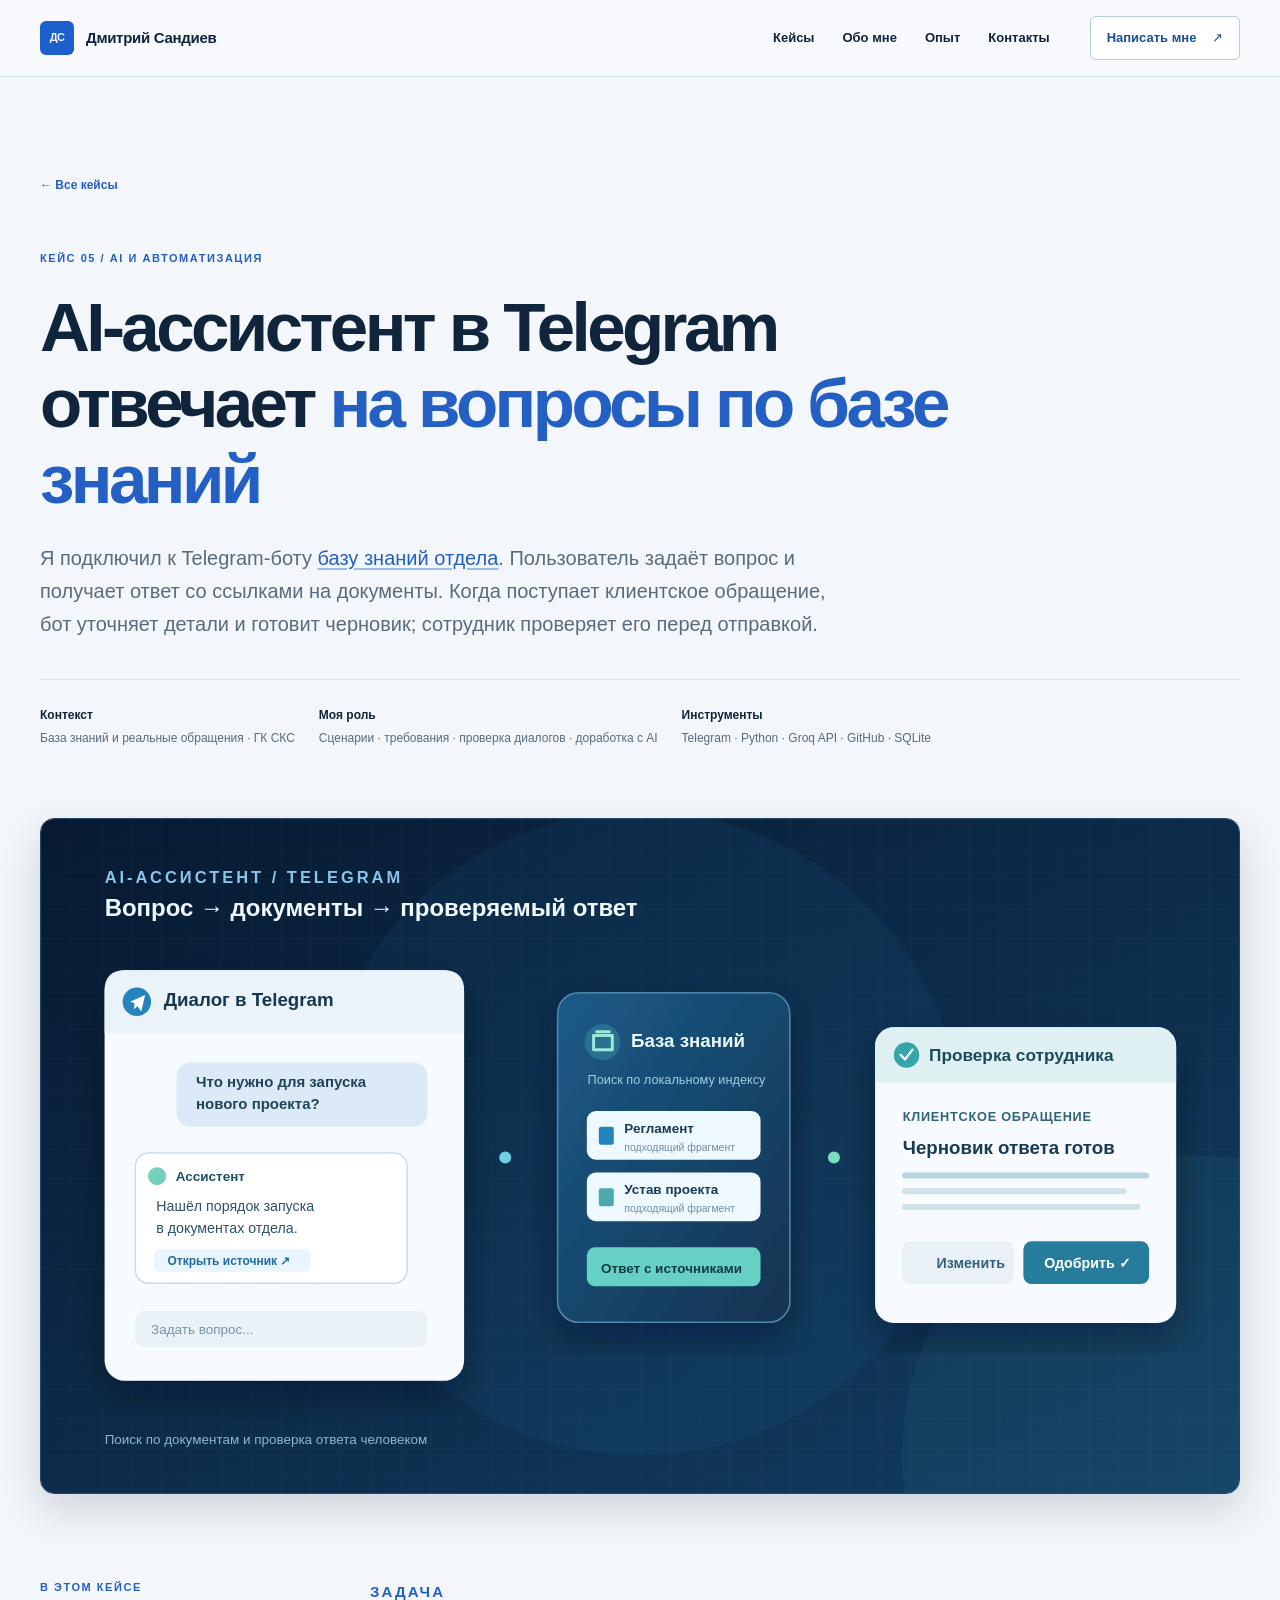
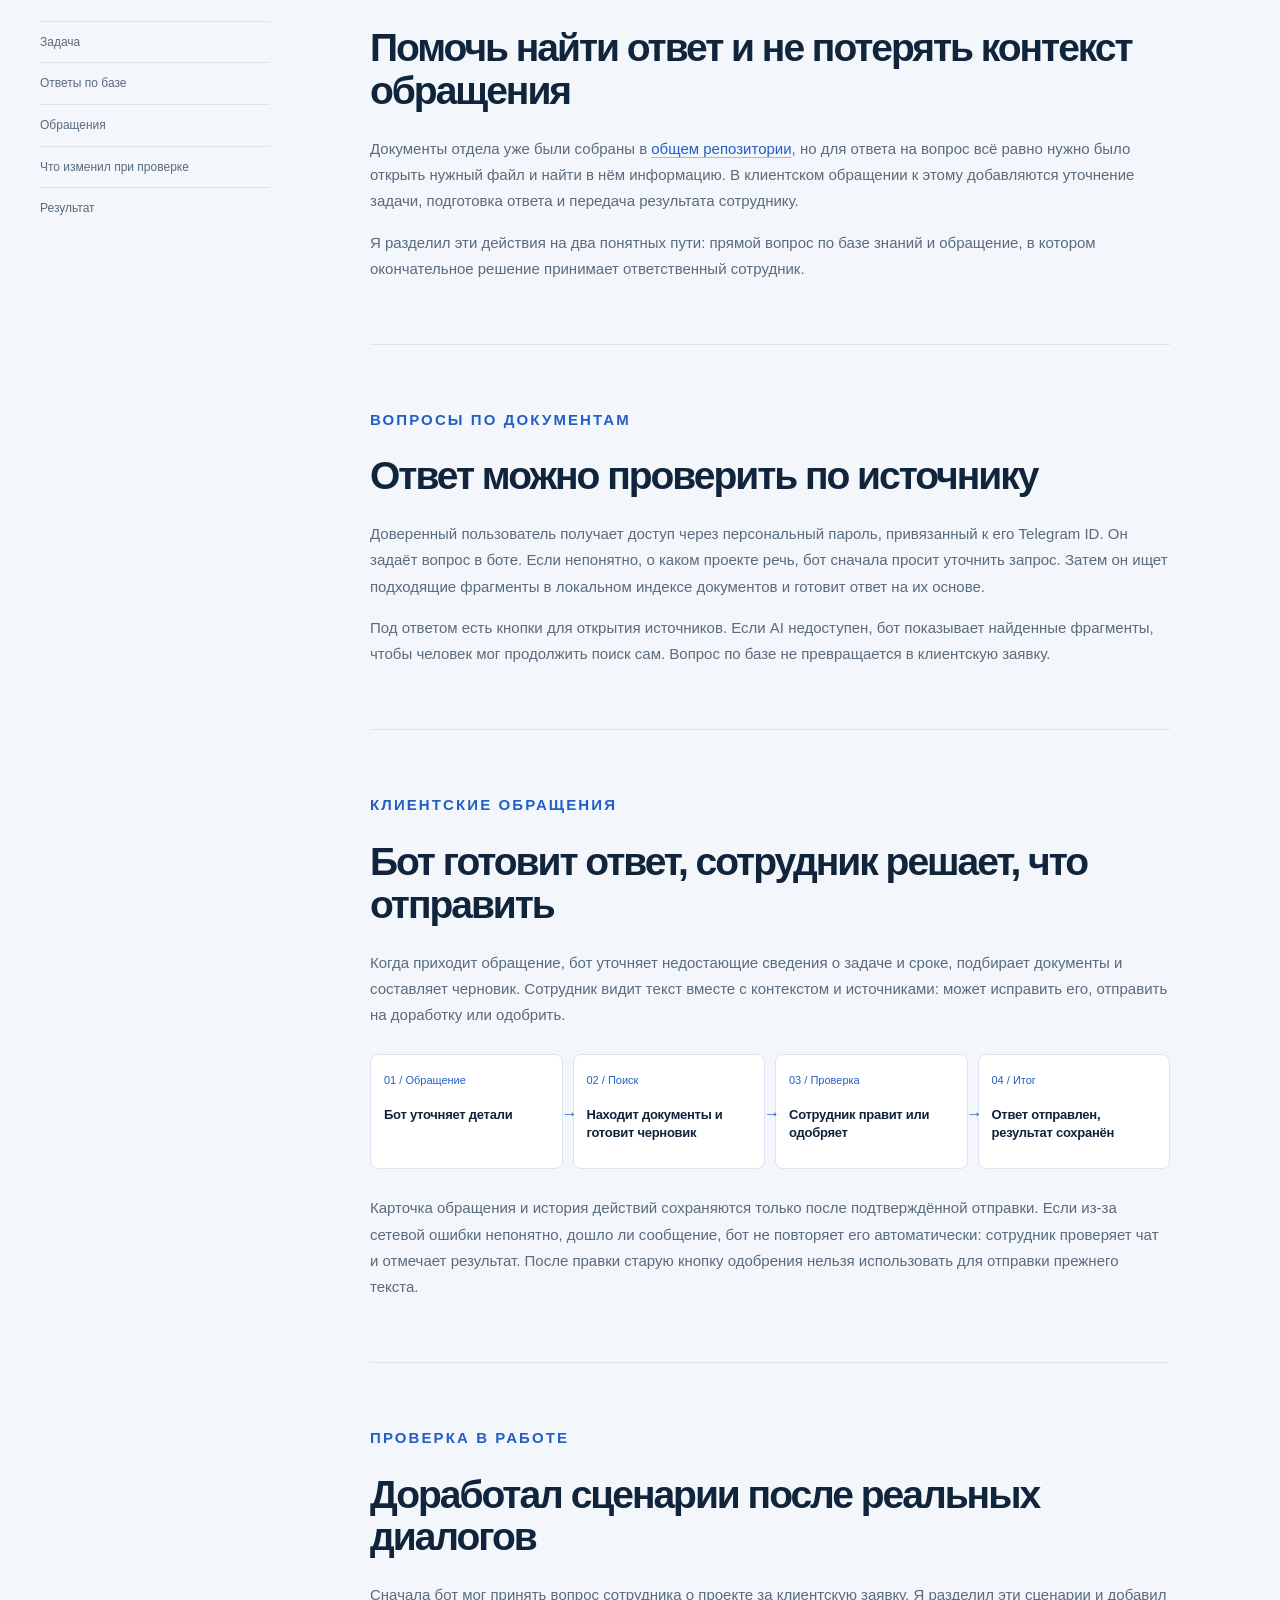
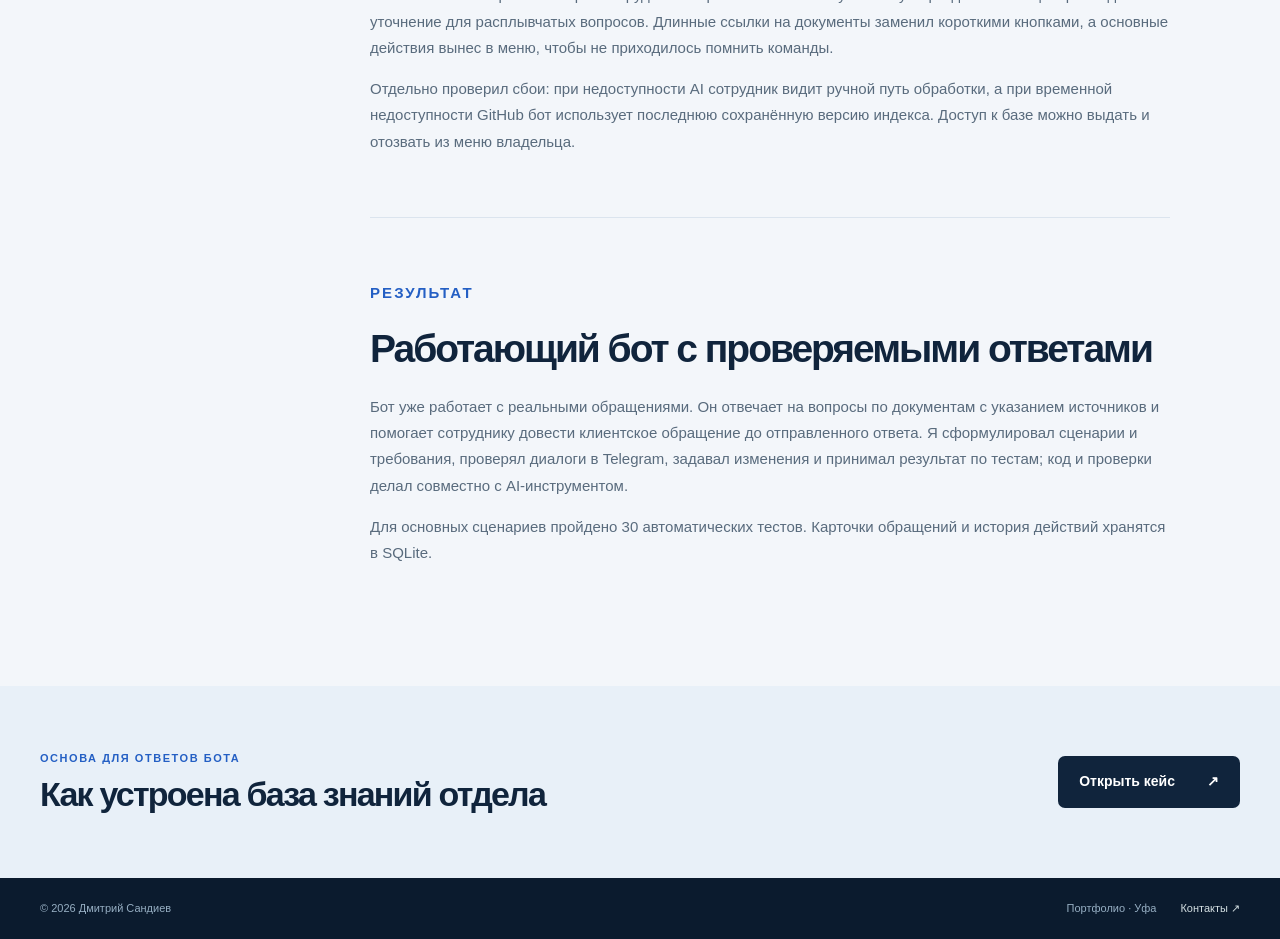
==== commit bea9726d: "Reposition portfolio around project management and AI" ====
--- a/case-assistant.html
+++ b/case-assistant.html
@@ -23,7 +23,7 @@
     <section class="subpage-hero">
       <div class="container">
         <a class="back-link" href="index.html#cases">← Все кейсы</a>
-        <p class="section-kicker">Кейс 04 / AI и автоматизация</p>
+        <p class="section-kicker">Кейс 05 / AI и автоматизация</p>
         <h1>AI-ассистент в Telegram отвечает <em>на вопросы по базе знаний</em></h1>
         <p class="subpage-lead">Я подключил к Telegram-боту <a class="inline-link" href="case-knowledge.html">базу знаний отдела</a>. Пользователь задаёт вопрос и получает ответ со ссылками на документы. Когда поступает клиентское обращение, бот уточняет детали и готовит черновик; сотрудник проверяет его перед отправкой.</p>
         <div class="case-meta">
--- a/styles.css
+++ b/styles.css
@@ -89,3 +89,17 @@
 .inline-link{color:#245fc4;text-decoration:underline;text-decoration-color:#9bbbe8;text-underline-offset:3px}
 .inline-link:hover{text-decoration-color:currentColor}
 @media(max-width:760px){.case-card-assistant{display:flex;grid-column:auto}.case-art-assistant{height:275px;min-height:0}.assistant-visual img{height:auto}}
+
+.case-card-sales{grid-column:1/-1;display:grid;grid-template-columns:minmax(0,.95fr) minmax(0,1.05fr)}
+.case-art-sales{height:100%;min-height:345px;background:#0e2d4a}
+.case-art-sales img{display:block;width:100%;height:100%;object-fit:cover;object-position:center}
+.sales-visual{margin:0}
+.sales-visual img{display:block;width:100%;height:auto;border:1px solid #244765;border-radius:14px;box-shadow:0 16px 40px rgba(13,36,63,.16)}
+@media(max-width:760px){.case-card-sales{display:flex;grid-column:auto}.case-art-sales{height:275px;min-height:0}}
+
+.case-card-mipls{grid-column:1/-1;display:grid;grid-template-columns:minmax(0,.95fr) minmax(0,1.05fr)}
+.case-art-mipls{height:100%;min-height:345px;background:#102f4f}
+.case-art-mipls img{display:block;width:100%;height:100%;object-fit:cover;object-position:center}
+.mipls-visual{margin:0}
+.mipls-visual img{display:block;width:100%;height:auto;border:1px solid #244765;border-radius:14px;box-shadow:0 16px 40px rgba(13,36,63,.16)}
+@media(max-width:760px){.case-card-mipls{display:flex;grid-column:auto}.case-art-mipls{height:275px;min-height:0}}
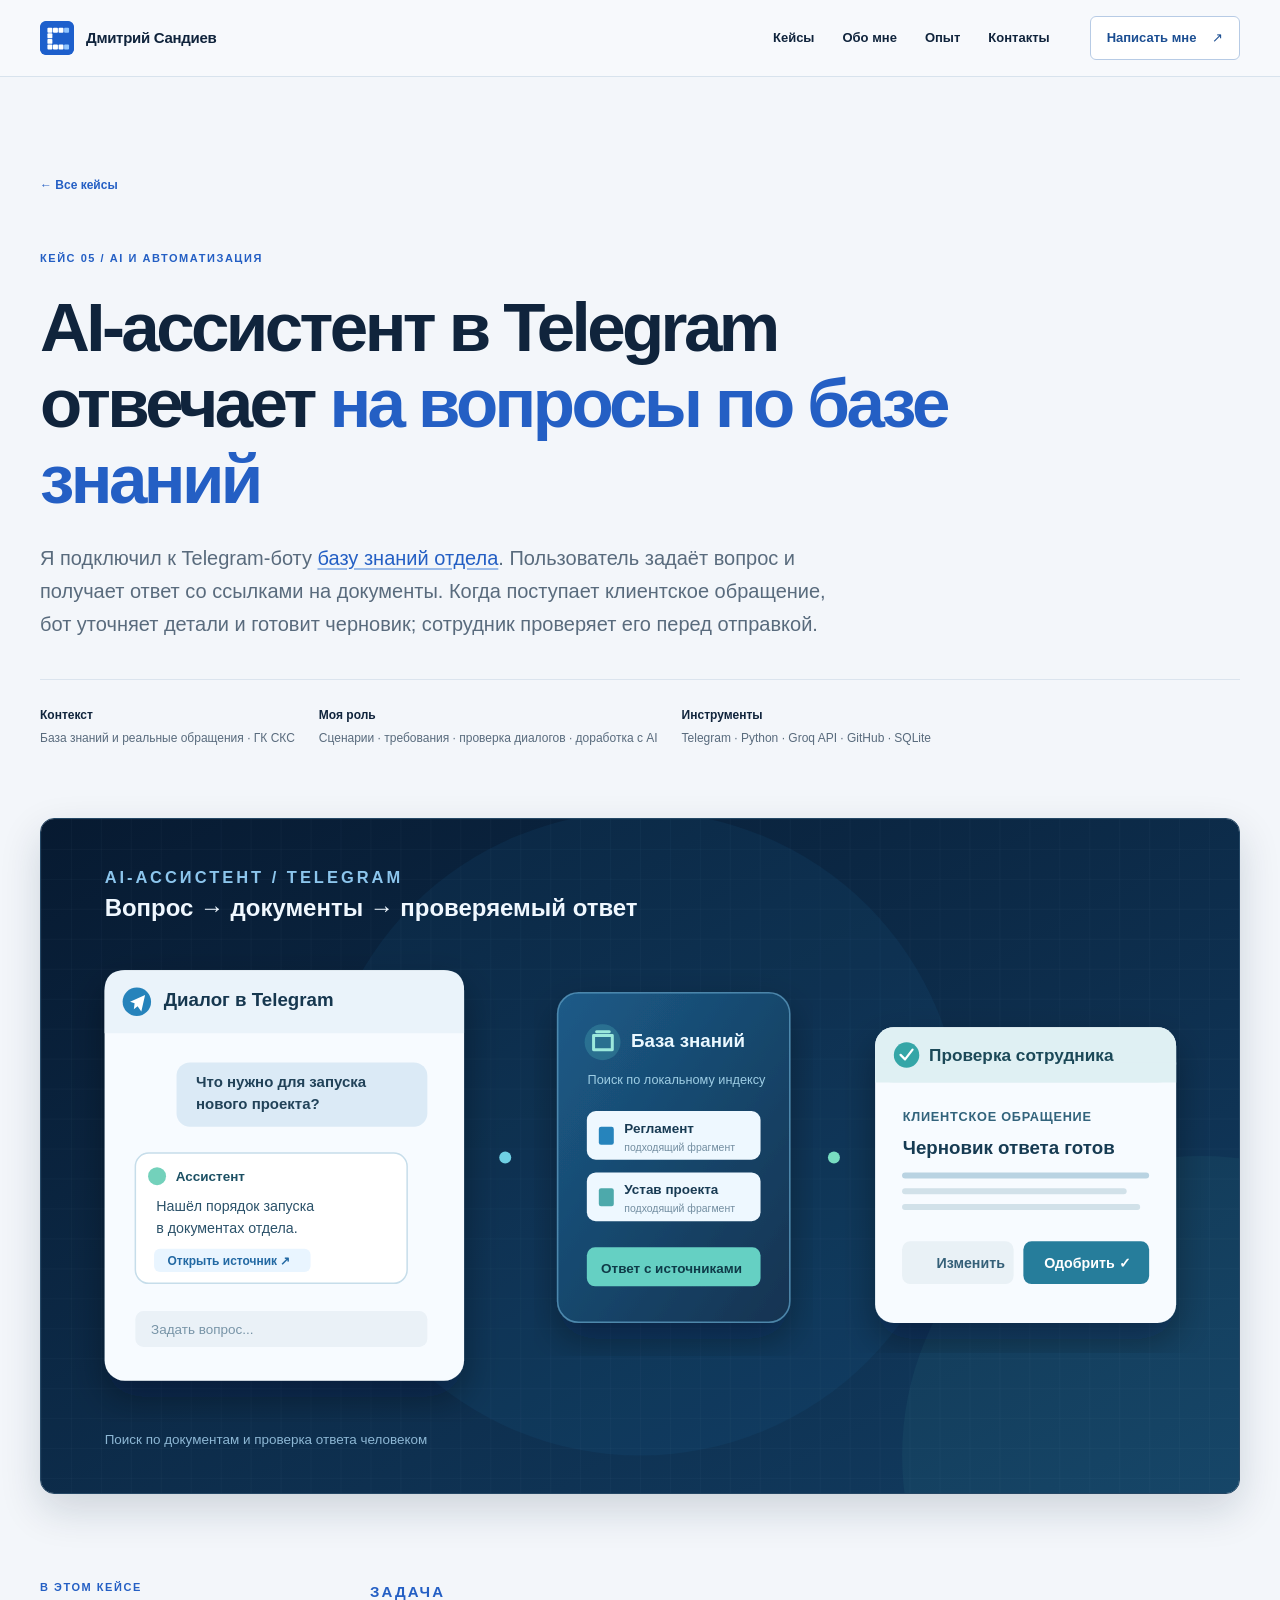
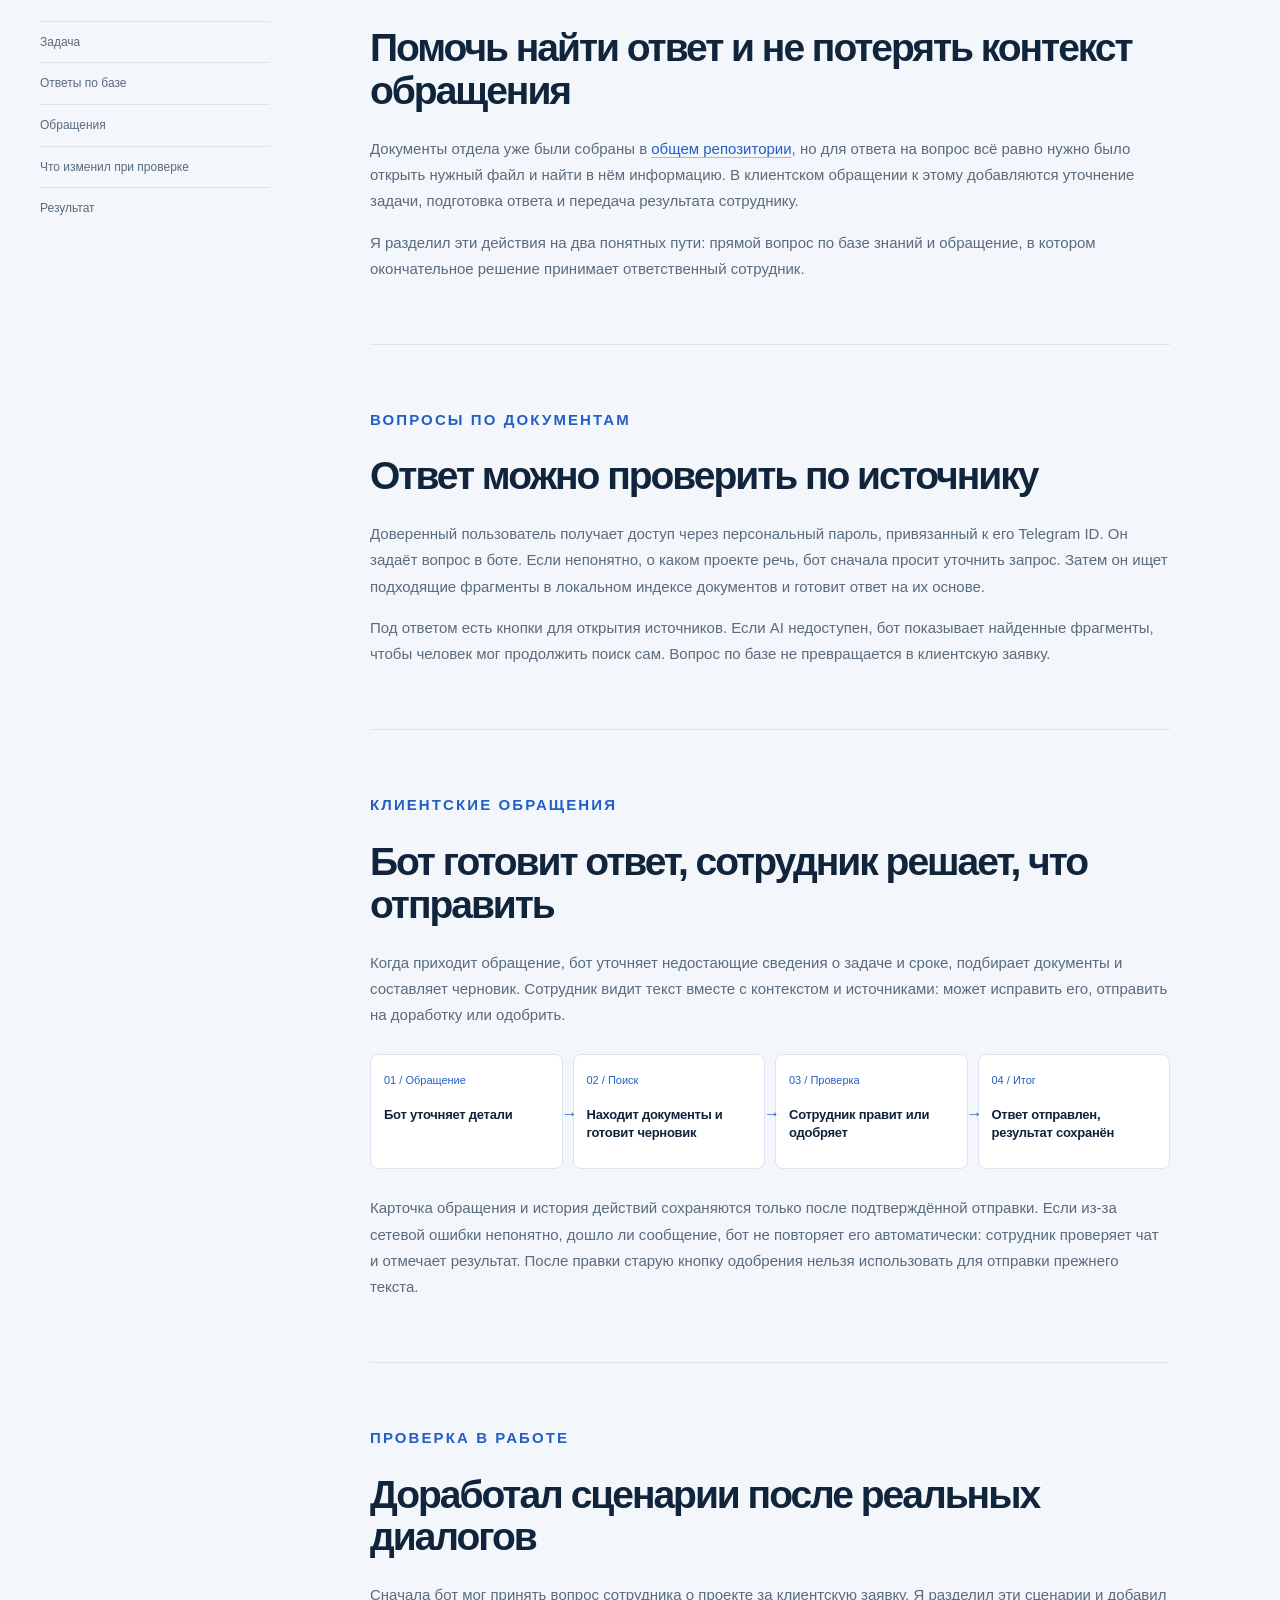
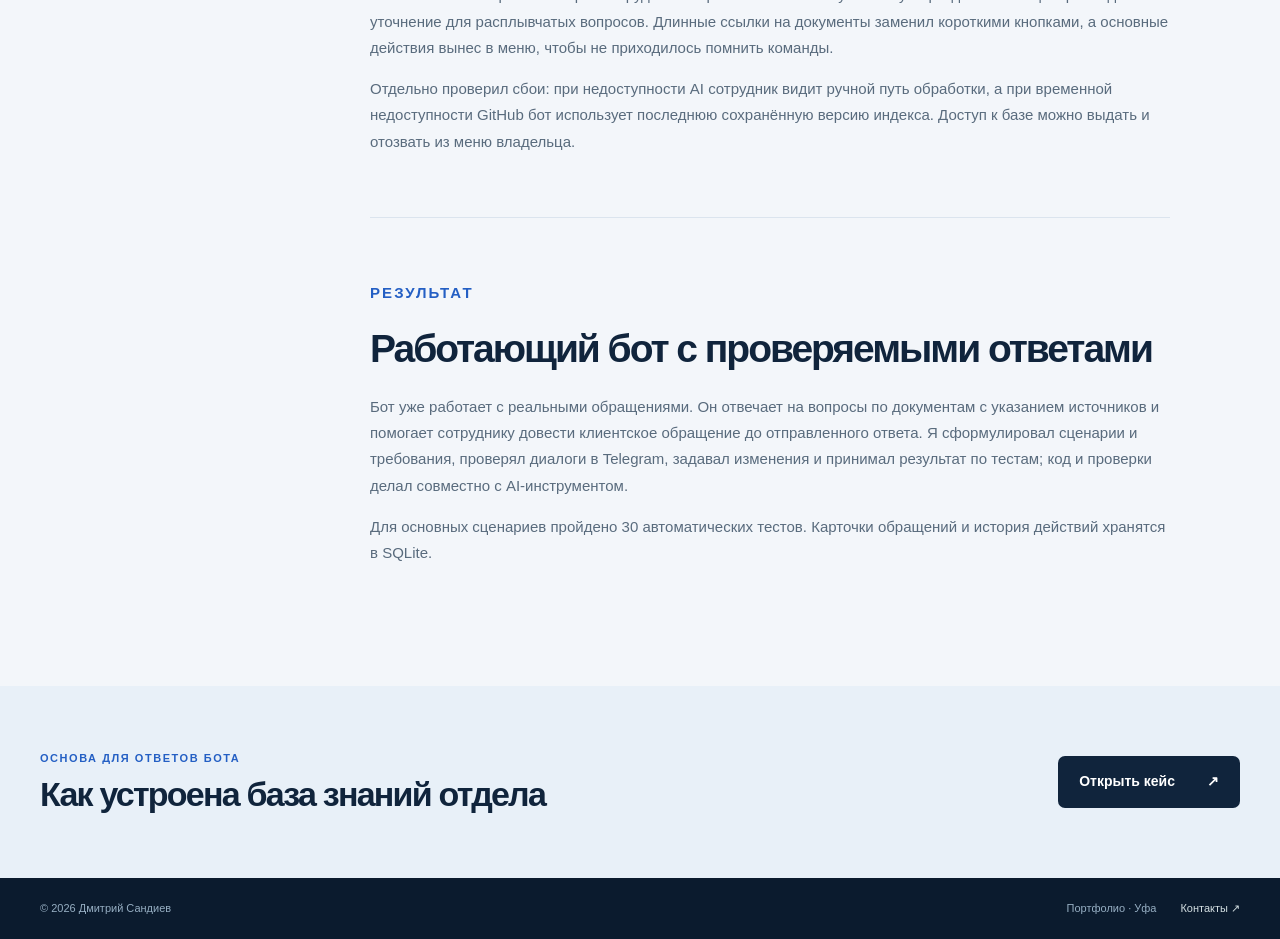
==== commit e0af1134: "Add aligned modular logo across portfolio" ====
--- a/case-assistant.html
+++ b/case-assistant.html
@@ -6,14 +6,14 @@
   <meta name="theme-color" content="#0b1d32">
   <meta name="description" content="Кейс Дмитрия Сандиева: AI-ассистент в Telegram отвечает по базе знаний отдела с источниками и помогает сотруднику обрабатывать обращения.">
   <title>Кейс «AI-ассистент в Telegram» — Дмитрий Сандиев</title>
-  <link rel="icon" href="favicon.svg" type="image/svg+xml">
+  <link rel="icon" href="favicon.svg?v=2" type="image/svg+xml">
   <link rel="stylesheet" href="styles.css">
 </head>
 <body>
   <a class="skip-link" href="#main">К содержанию</a>
   <header class="site-header">
     <div class="container header-inner">
-      <a class="brand" href="index.html" aria-label="Дмитрий Сандиев — главная"><span class="brand-mark">ДС</span><span>Дмитрий Сандиев</span></a>
+      <a class="brand" href="index.html" aria-label="Дмитрий Сандиев — главная"><img class="brand-mark" src="favicon.svg?v=2" alt=""><span>Дмитрий Сандиев</span></a>
       <nav class="main-nav" aria-label="Основная навигация"><a href="index.html#cases">Кейсы</a><a href="index.html#about">Обо мне</a><a href="index.html#experience">Опыт</a><a href="index.html#contact">Контакты</a></nav>
       <a class="header-contact" href="mailto:sandievdmitrii@gmail.com">Написать мне <span aria-hidden="true">↗</span></a>
     </div>
--- a/styles.css
+++ b/styles.css
@@ -19,6 +19,7 @@
 /* Digital product direction: restrained UI color and typography. */
 :root{--paper:#f3f6fa;--white:#fff;--ink:#10243c;--muted:#596b7d;--line:#dbe4ee;--accent:#3978e1;--accent-dark:#245fc4;--navy:#0d2036;--navy-2:#193753;--sage:#e4eef8;--cream:#e9f0f8;--radius:16px;--shadow:0 22px 55px rgba(16,42,71,.12)}
 body{background:var(--paper)}h1,h2,h3{letter-spacing:-.052em}h1 em,h2 em{font-family:inherit;font-style:normal;font-weight:670;letter-spacing:-.052em}.site-header{background:rgba(247,249,252,.95);border-bottom-color:#d8e3ed}.brand-mark{background:#1d5fcc;border-radius:6px}.header-contact{border-color:#b7cbe5;color:#1b4e92;background:#fff}.header-contact:hover{background:#1d5fcc;border-color:#1d5fcc;color:#fff}.main-nav a:hover,.text-link:hover,.footer-inner a:hover{color:#468aff}.eyebrow,.section-kicker,.case-type{color:var(--accent-dark);letter-spacing:.14em}
+.brand-mark{display:block;object-fit:contain;flex:none}
 .hero{position:relative;background-color:#0b1d32;background-image:radial-gradient(circle at 85% 12%,rgba(64,123,203,.24),transparent 37%),linear-gradient(rgba(131,169,209,.055) 1px,transparent 1px),linear-gradient(90deg,rgba(131,169,209,.055) 1px,transparent 1px);background-size:auto,44px 44px,44px 44px;color:#f6f9fe;border-bottom:1px solid #31506e}.hero h1{font-weight:670}.hero h1 em{color:#8dbbff}.hero-lead{color:#bdccdc}.hero .eyebrow{color:#86b8ff}.hero .eyebrow-line{background:#86b8ff}.hero-meta{color:#9db1c5}.hero-meta span+span:before{color:#5b7896}.hero .text-link{color:#eff5ff;border-bottom-color:#8fb8ee}.hero .button-primary{background:#3677df;color:#fff}.hero .button-primary:hover{background:#5691ef}.hero-panel{transform:none;border:1px solid #3b6186;background:linear-gradient(145deg,#173651,#10283f);box-shadow:0 24px 65px rgba(0,0,0,.24)}.hero-panel:before{inset:10px -10px -10px 10px;border-color:rgba(132,181,237,.3)}.panel-top{color:#9dbad5;border-bottom-color:#355671}.process-row{border-bottom-color:#33516b}.process-num{color:#7bb3ff;font-family:inherit;font-size:15px;font-weight:750}.process-row small{color:#9db4c7}.panel-bottom{color:#b7c9d9;border-top-color:#355671}.panel-signal{background:#58a8ee;box-shadow:0 0 0 4px rgba(88,168,238,.16)}
 .proof-strip{background:#152b44;color:#f6f9fc;border-color:#274664}.proof-item{border-right-color:#39566e}.proof-item span,.proof-note{color:#aec1d3}.proof-note{font-size:12px}.cases-section{background:#f3f6fa}.section-heading>p{color:#607286}.case-card{border-color:#d9e4ef;box-shadow:0 6px 24px rgba(22,49,80,.04)}.case-card:hover{box-shadow:0 24px 50px rgba(22,49,80,.13)}.case-art-opu{background-color:#dbe9f8;background-image:linear-gradient(rgba(42,101,165,.05) 1px,transparent 1px),linear-gradient(90deg,rgba(42,101,165,.05) 1px,transparent 1px);background-size:24px 24px}.opu-art-side{background:#173553}.skeleton-line.wide{background:#70a8ef}.art-stat{background:#f1f6fb;border-color:#e1eaf3}.art-stat b{color:#285a90}.art-bars i{background:#74a6dc}.art-bars i:nth-child(2),.art-bars i:nth-child(5){background:#66bbcc}.case-art-bivuak{background:#dfebef}.bivuak-orbit{border-color:#a6c3cf}.bivuak-phone{border-color:#204356;box-shadow:12px 19px 35px rgba(25,66,85,.22)}.phone-progress span{background:#4189bd}.phone-weight{color:#286f89}.case-tags span{border-color:#d6e3ef;color:#55708a}.case-link{border-top-color:#dbe4ee}.case-link:hover{color:var(--accent-dark)}
 .approach-section{background:#eaf1f8;border-color:#d6e2ee}.approach-list,.approach-list li{border-color:#cbdbea}.approach-list li>span{font-family:inherit;font-size:15px;font-weight:750;color:var(--accent-dark)}.about-section{background:#fff}.experience-section{background:#eff4f9}.timeline,.timeline-row{border-color:#d4e0ec}.timeline-date{color:var(--accent-dark)}.contact-section{background-color:#0d2036;background-image:linear-gradient(rgba(131,169,209,.045) 1px,transparent 1px),linear-gradient(90deg,rgba(131,169,209,.045) 1px,transparent 1px);background-size:44px 44px}.contact-section .section-kicker{color:#8fbdf8}.contact-section h2 em{color:#9fc9ff}.contact-section p:not(.section-kicker){color:#bdd0e0}.contact-links,.contact-links a,.resume-note{border-color:#3c5770}.contact-links a>span:first-child,.resume-note>span{color:#a8c0d5}.contact-links a:hover strong{color:#a4caff}.resume-note small{color:#bdd0e0}.site-footer{background:#0b1b2e;color:#96aec2}.metric-card{background:#113354;border:1px solid #2c668f}.metric-card span{color:#b6cfe1}.note-card{border-color:#dbe5ef}.flow-diagram div{border-color:#dbe5ef}.related-cta{background:#e8f0f8}
@@ -98,8 +99,19 @@
 @media(max-width:760px){.case-card-sales{display:flex;grid-column:auto}.case-art-sales{height:275px;min-height:0}}
 
 .case-card-mipls{grid-column:1/-1;display:grid;grid-template-columns:minmax(0,.95fr) minmax(0,1.05fr)}
-.case-art-mipls{height:100%;min-height:345px;background:#102f4f}
-.case-art-mipls img{display:block;width:100%;height:100%;object-fit:cover;object-position:center}
-.mipls-visual{margin:0}
-.mipls-visual img{display:block;width:100%;height:auto;border:1px solid #244765;border-radius:14px;box-shadow:0 16px 40px rgba(13,36,63,.16)}
-@media(max-width:760px){.case-card-mipls{display:flex;grid-column:auto}.case-art-mipls{height:275px;min-height:0}}
+.case-art-mipls{height:100%;min-height:345px;background:#eee9fb}
+.case-art-mipls img{display:block;width:100%;height:100%;object-fit:cover;object-position:center top}
+.mipls-visual{margin:0;padding:24px;background:#eee9fb;border-radius:14px}
+.mipls-visual>a,.mipls-shot>a{display:block;overflow:hidden;border:1px solid #dcd6ed;border-radius:10px;background:#fff;box-shadow:0 14px 34px rgba(47,34,89,.12);transition:box-shadow .2s,transform .2s}
+.mipls-visual>a{max-width:950px;margin:0 auto}
+.mipls-visual>a:hover,.mipls-shot>a:hover{transform:translateY(-2px);box-shadow:0 18px 40px rgba(47,34,89,.17)}
+.mipls-visual img,.mipls-shot img{display:block;width:100%;height:auto}
+.mipls-visual figcaption,.mipls-shot figcaption{display:flex;justify-content:space-between;gap:15px;color:#63798c;font-size:12px;line-height:1.55}
+.mipls-visual figcaption{max-width:950px;margin:15px auto 0}
+.mipls-visual figcaption strong,.mipls-shot figcaption strong{color:#6650b9;font-size:11px;letter-spacing:.08em;text-transform:uppercase;white-space:nowrap}
+.mipls-gallery{display:grid;gap:32px;margin-top:30px}
+.mipls-shot{margin:0}
+.mipls-shot figcaption{margin-top:13px}
+.mipls-shot-signup{max-width:690px;margin:0 auto;width:100%}
+@media(max-width:760px){.case-card-mipls{display:flex;grid-column:auto}.case-art-mipls{height:275px;min-height:0}.mipls-visual{padding:12px}.mipls-visual figcaption,.mipls-shot figcaption{display:block}.mipls-visual figcaption strong,.mipls-shot figcaption strong{display:block;margin-bottom:3px}}
+.hero-actions{flex-wrap:wrap}
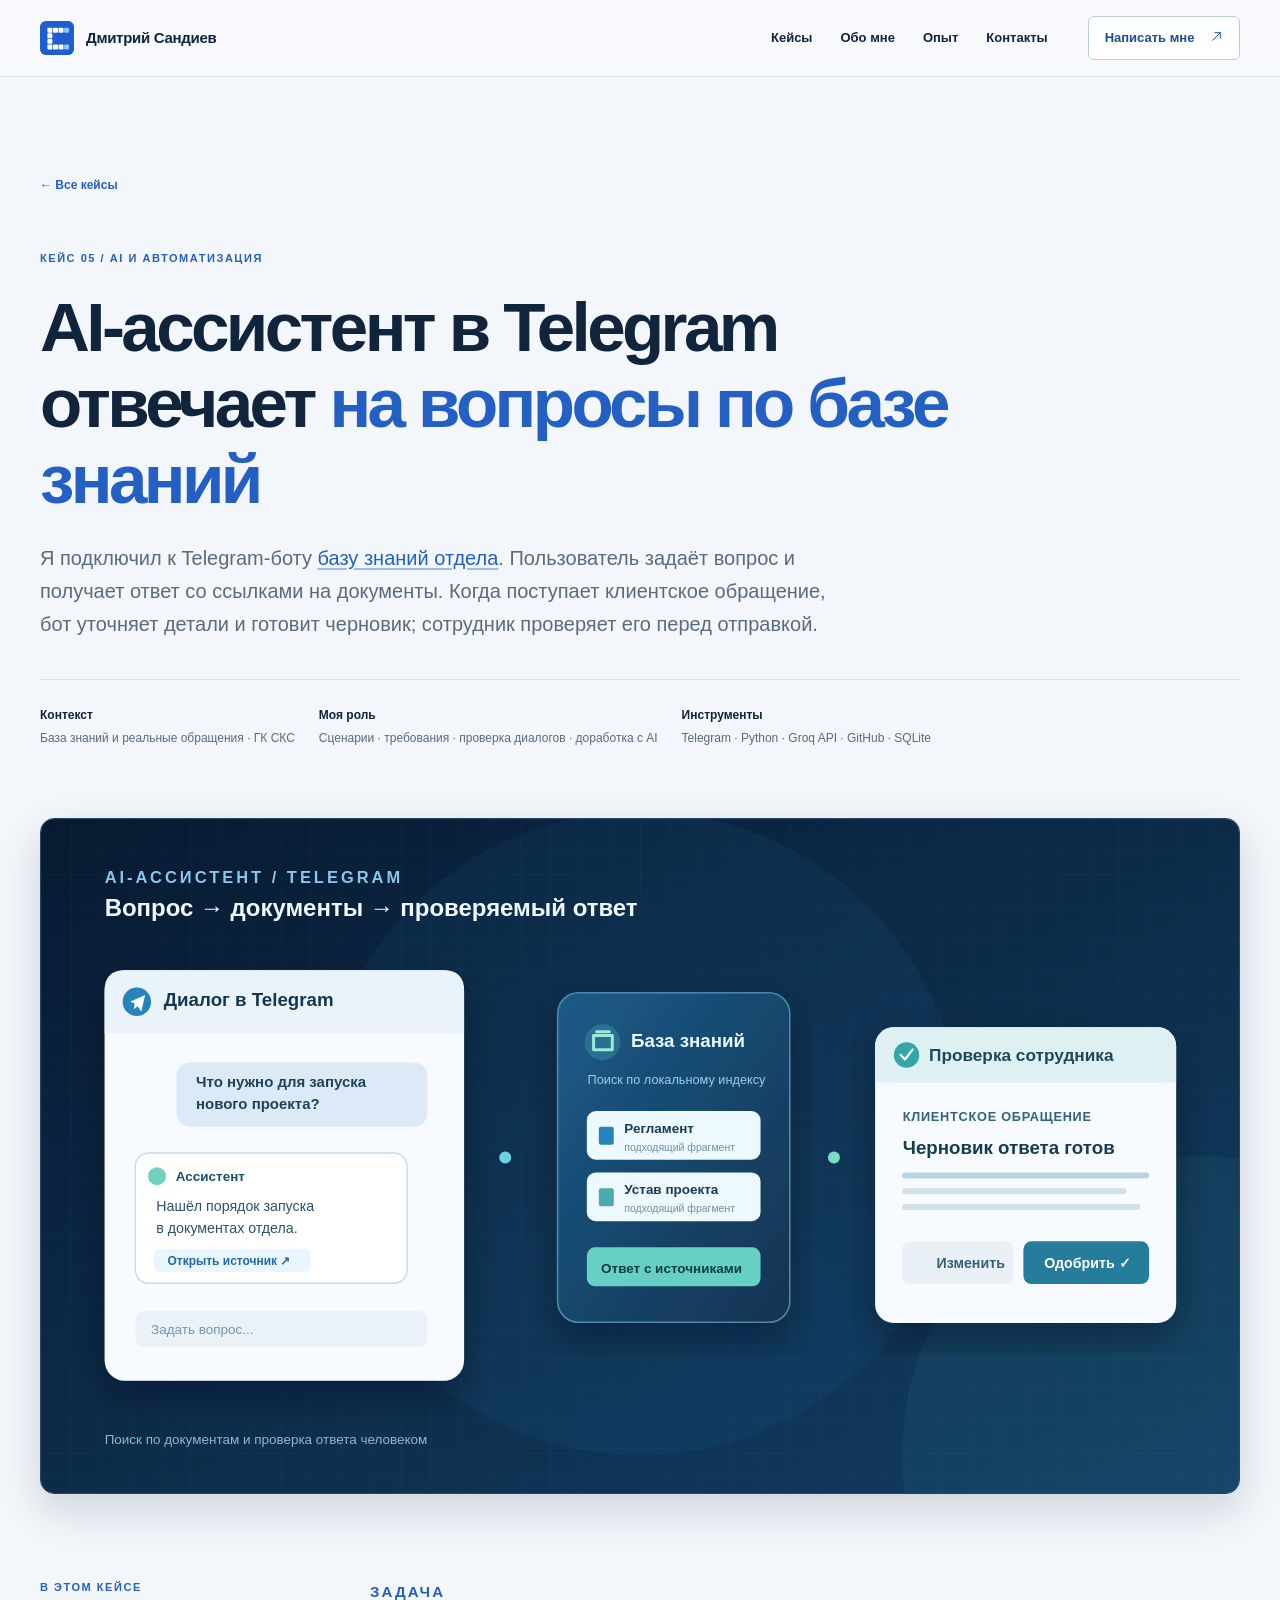
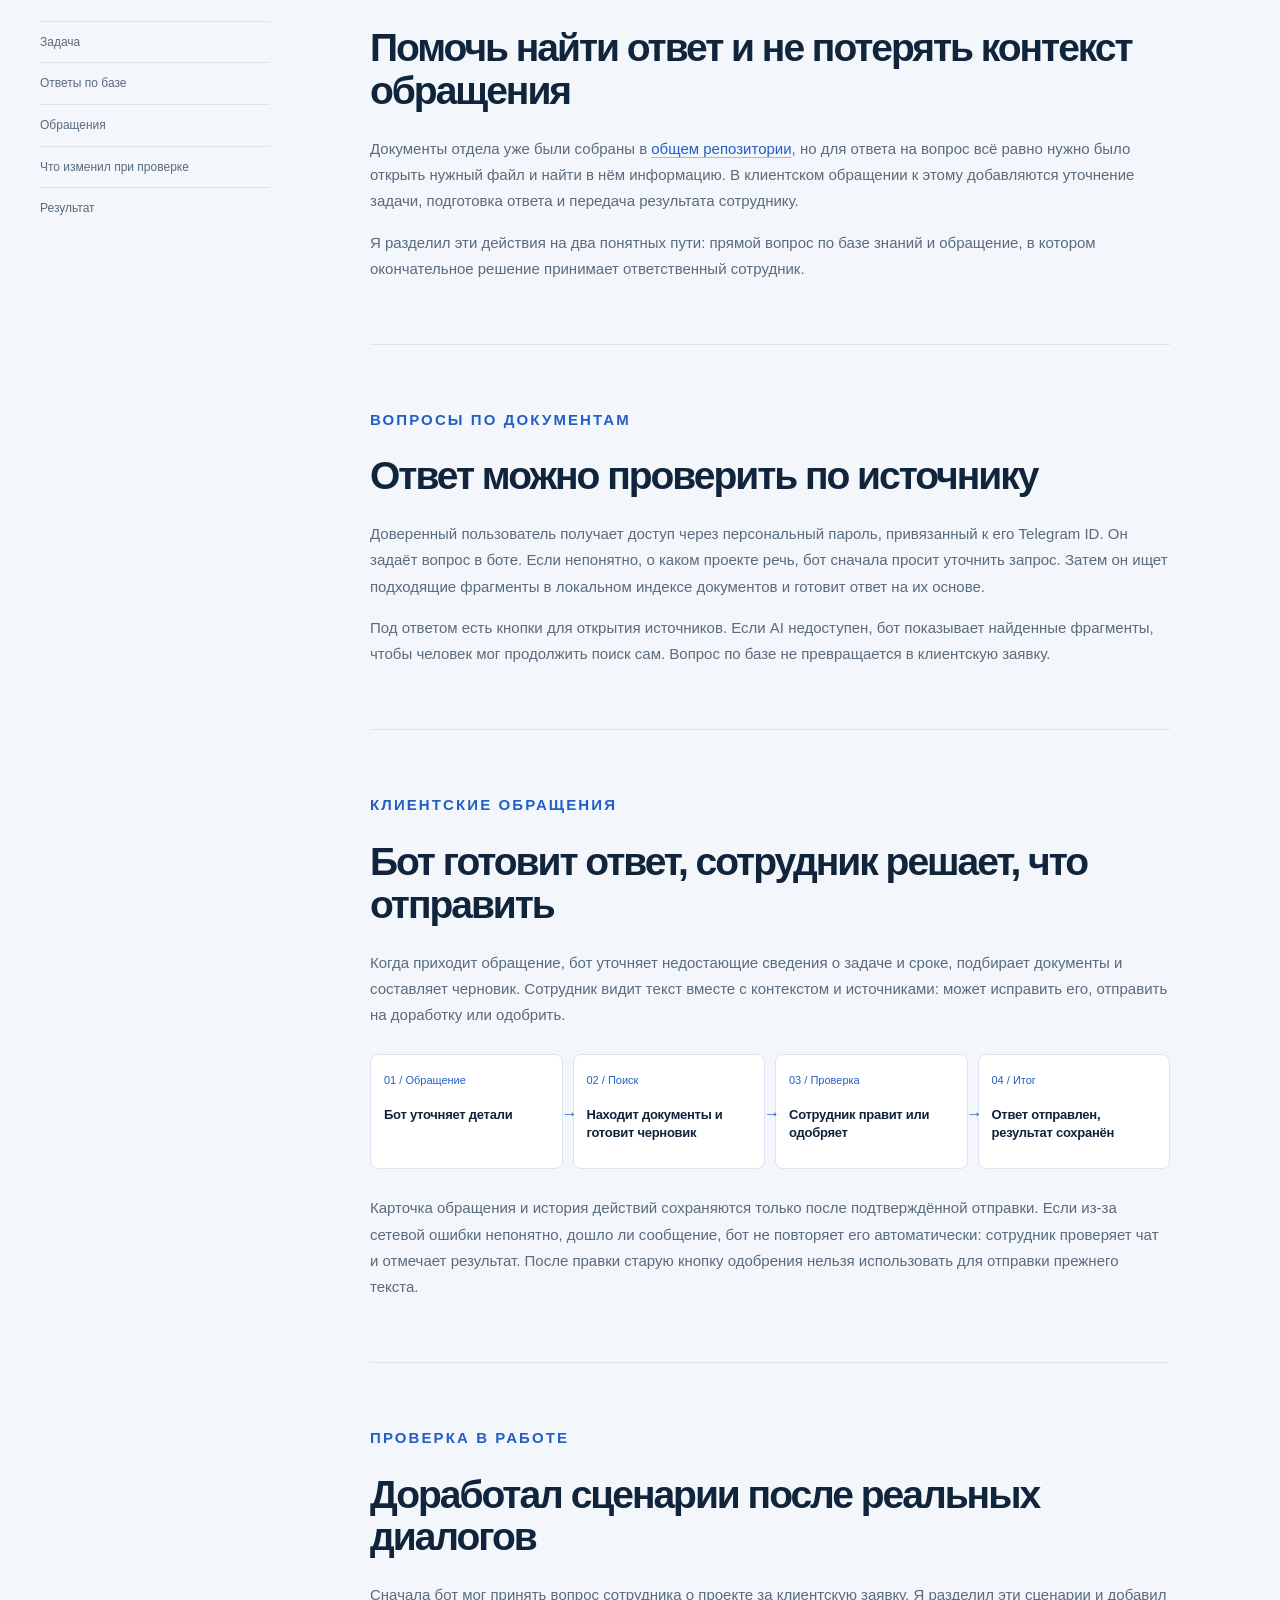
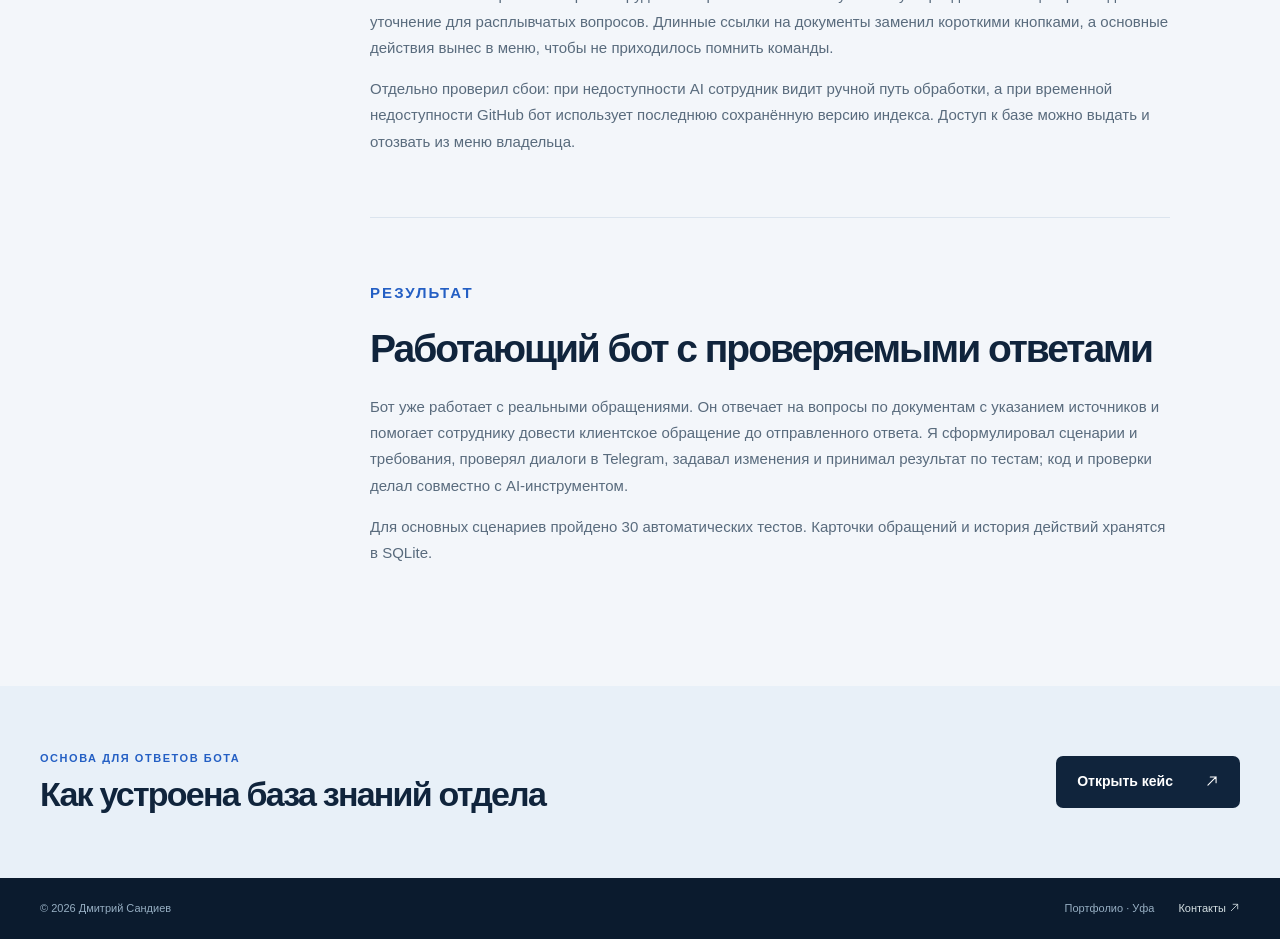
==== commit ad0cb3ff: "Use vector arrows for mobile links" ====
--- a/case-assistant.html
+++ b/case-assistant.html
@@ -15,7 +15,7 @@
     <div class="container header-inner">
       <a class="brand" href="index.html" aria-label="Дмитрий Сандиев — главная"><img class="brand-mark" src="favicon.svg?v=2" alt=""><span>Дмитрий Сандиев</span></a>
       <nav class="main-nav" aria-label="Основная навигация"><a href="index.html#cases">Кейсы</a><a href="index.html#about">Обо мне</a><a href="index.html#experience">Опыт</a><a href="index.html#contact">Контакты</a></nav>
-      <a class="header-contact" href="mailto:sandievdmitrii@gmail.com">Написать мне <span aria-hidden="true">↗</span></a>
+      <a class="header-contact" href="mailto:sandievdmitrii@gmail.com">Написать мне <span aria-hidden="true"><svg class="icon-arrow" viewBox="0 0 24 24" aria-hidden="true" focusable="false"><path d="M5 19 19 5M9 5h10v10"/></svg></span></a>
     </div>
   </header>
 
@@ -84,8 +84,8 @@
         </article>
       </div>
     </section>
-    <section class="related-cta"><div class="container related-inner"><div><p class="section-kicker">Основа для ответов бота</p><h2>Как устроена база знаний отдела</h2></div><a class="button button-primary" href="case-knowledge.html">Открыть кейс <span aria-hidden="true">↗</span></a></div></section>
+    <section class="related-cta"><div class="container related-inner"><div><p class="section-kicker">Основа для ответов бота</p><h2>Как устроена база знаний отдела</h2></div><a class="button button-primary" href="case-knowledge.html">Открыть кейс <span aria-hidden="true"><svg class="icon-arrow" viewBox="0 0 24 24" aria-hidden="true" focusable="false"><path d="M5 19 19 5M9 5h10v10"/></svg></span></a></div></section>
   </main>
-  <footer class="site-footer"><div class="container footer-inner"><span>© 2026 Дмитрий Сандиев</span><span>Портфолио · Уфа</span><a href="index.html#contact">Контакты ↗</a></div></footer>
+  <footer class="site-footer"><div class="container footer-inner"><span>© 2026 Дмитрий Сандиев</span><span>Портфолио · Уфа</span><a href="index.html#contact">Контакты <svg class="icon-arrow" viewBox="0 0 24 24" aria-hidden="true" focusable="false"><path d="M5 19 19 5M9 5h10v10"/></svg></a></div></footer>
 </body>
 </html>
--- a/styles.css
+++ b/styles.css
@@ -20,6 +20,7 @@
 :root{--paper:#f3f6fa;--white:#fff;--ink:#10243c;--muted:#596b7d;--line:#dbe4ee;--accent:#3978e1;--accent-dark:#245fc4;--navy:#0d2036;--navy-2:#193753;--sage:#e4eef8;--cream:#e9f0f8;--radius:16px;--shadow:0 22px 55px rgba(16,42,71,.12)}
 body{background:var(--paper)}h1,h2,h3{letter-spacing:-.052em}h1 em,h2 em{font-family:inherit;font-style:normal;font-weight:670;letter-spacing:-.052em}.site-header{background:rgba(247,249,252,.95);border-bottom-color:#d8e3ed}.brand-mark{background:#1d5fcc;border-radius:6px}.header-contact{border-color:#b7cbe5;color:#1b4e92;background:#fff}.header-contact:hover{background:#1d5fcc;border-color:#1d5fcc;color:#fff}.main-nav a:hover,.text-link:hover,.footer-inner a:hover{color:#468aff}.eyebrow,.section-kicker,.case-type{color:var(--accent-dark);letter-spacing:.14em}
 .brand-mark{display:block;object-fit:contain;flex:none}
+.icon-arrow{display:inline-block;width:1em;height:1em;vertical-align:-.12em;fill:none;stroke:currentColor;stroke-width:1.8;stroke-linecap:round;stroke-linejoin:round;flex:none}
 .hero{position:relative;background-color:#0b1d32;background-image:radial-gradient(circle at 85% 12%,rgba(64,123,203,.24),transparent 37%),linear-gradient(rgba(131,169,209,.055) 1px,transparent 1px),linear-gradient(90deg,rgba(131,169,209,.055) 1px,transparent 1px);background-size:auto,44px 44px,44px 44px;color:#f6f9fe;border-bottom:1px solid #31506e}.hero h1{font-weight:670}.hero h1 em{color:#8dbbff}.hero-lead{color:#bdccdc}.hero .eyebrow{color:#86b8ff}.hero .eyebrow-line{background:#86b8ff}.hero-meta{color:#9db1c5}.hero-meta span+span:before{color:#5b7896}.hero .text-link{color:#eff5ff;border-bottom-color:#8fb8ee}.hero .button-primary{background:#3677df;color:#fff}.hero .button-primary:hover{background:#5691ef}.hero-panel{transform:none;border:1px solid #3b6186;background:linear-gradient(145deg,#173651,#10283f);box-shadow:0 24px 65px rgba(0,0,0,.24)}.hero-panel:before{inset:10px -10px -10px 10px;border-color:rgba(132,181,237,.3)}.panel-top{color:#9dbad5;border-bottom-color:#355671}.process-row{border-bottom-color:#33516b}.process-num{color:#7bb3ff;font-family:inherit;font-size:15px;font-weight:750}.process-row small{color:#9db4c7}.panel-bottom{color:#b7c9d9;border-top-color:#355671}.panel-signal{background:#58a8ee;box-shadow:0 0 0 4px rgba(88,168,238,.16)}
 .proof-strip{background:#152b44;color:#f6f9fc;border-color:#274664}.proof-item{border-right-color:#39566e}.proof-item span,.proof-note{color:#aec1d3}.proof-note{font-size:12px}.cases-section{background:#f3f6fa}.section-heading>p{color:#607286}.case-card{border-color:#d9e4ef;box-shadow:0 6px 24px rgba(22,49,80,.04)}.case-card:hover{box-shadow:0 24px 50px rgba(22,49,80,.13)}.case-art-opu{background-color:#dbe9f8;background-image:linear-gradient(rgba(42,101,165,.05) 1px,transparent 1px),linear-gradient(90deg,rgba(42,101,165,.05) 1px,transparent 1px);background-size:24px 24px}.opu-art-side{background:#173553}.skeleton-line.wide{background:#70a8ef}.art-stat{background:#f1f6fb;border-color:#e1eaf3}.art-stat b{color:#285a90}.art-bars i{background:#74a6dc}.art-bars i:nth-child(2),.art-bars i:nth-child(5){background:#66bbcc}.case-art-bivuak{background:#dfebef}.bivuak-orbit{border-color:#a6c3cf}.bivuak-phone{border-color:#204356;box-shadow:12px 19px 35px rgba(25,66,85,.22)}.phone-progress span{background:#4189bd}.phone-weight{color:#286f89}.case-tags span{border-color:#d6e3ef;color:#55708a}.case-link{border-top-color:#dbe4ee}.case-link:hover{color:var(--accent-dark)}
 .approach-section{background:#eaf1f8;border-color:#d6e2ee}.approach-list,.approach-list li{border-color:#cbdbea}.approach-list li>span{font-family:inherit;font-size:15px;font-weight:750;color:var(--accent-dark)}.about-section{background:#fff}.experience-section{background:#eff4f9}.timeline,.timeline-row{border-color:#d4e0ec}.timeline-date{color:var(--accent-dark)}.contact-section{background-color:#0d2036;background-image:linear-gradient(rgba(131,169,209,.045) 1px,transparent 1px),linear-gradient(90deg,rgba(131,169,209,.045) 1px,transparent 1px);background-size:44px 44px}.contact-section .section-kicker{color:#8fbdf8}.contact-section h2 em{color:#9fc9ff}.contact-section p:not(.section-kicker){color:#bdd0e0}.contact-links,.contact-links a,.resume-note{border-color:#3c5770}.contact-links a>span:first-child,.resume-note>span{color:#a8c0d5}.contact-links a:hover strong{color:#a4caff}.resume-note small{color:#bdd0e0}.site-footer{background:#0b1b2e;color:#96aec2}.metric-card{background:#113354;border:1px solid #2c668f}.metric-card span{color:#b6cfe1}.note-card{border-color:#dbe5ef}.flow-diagram div{border-color:#dbe5ef}.related-cta{background:#e8f0f8}
